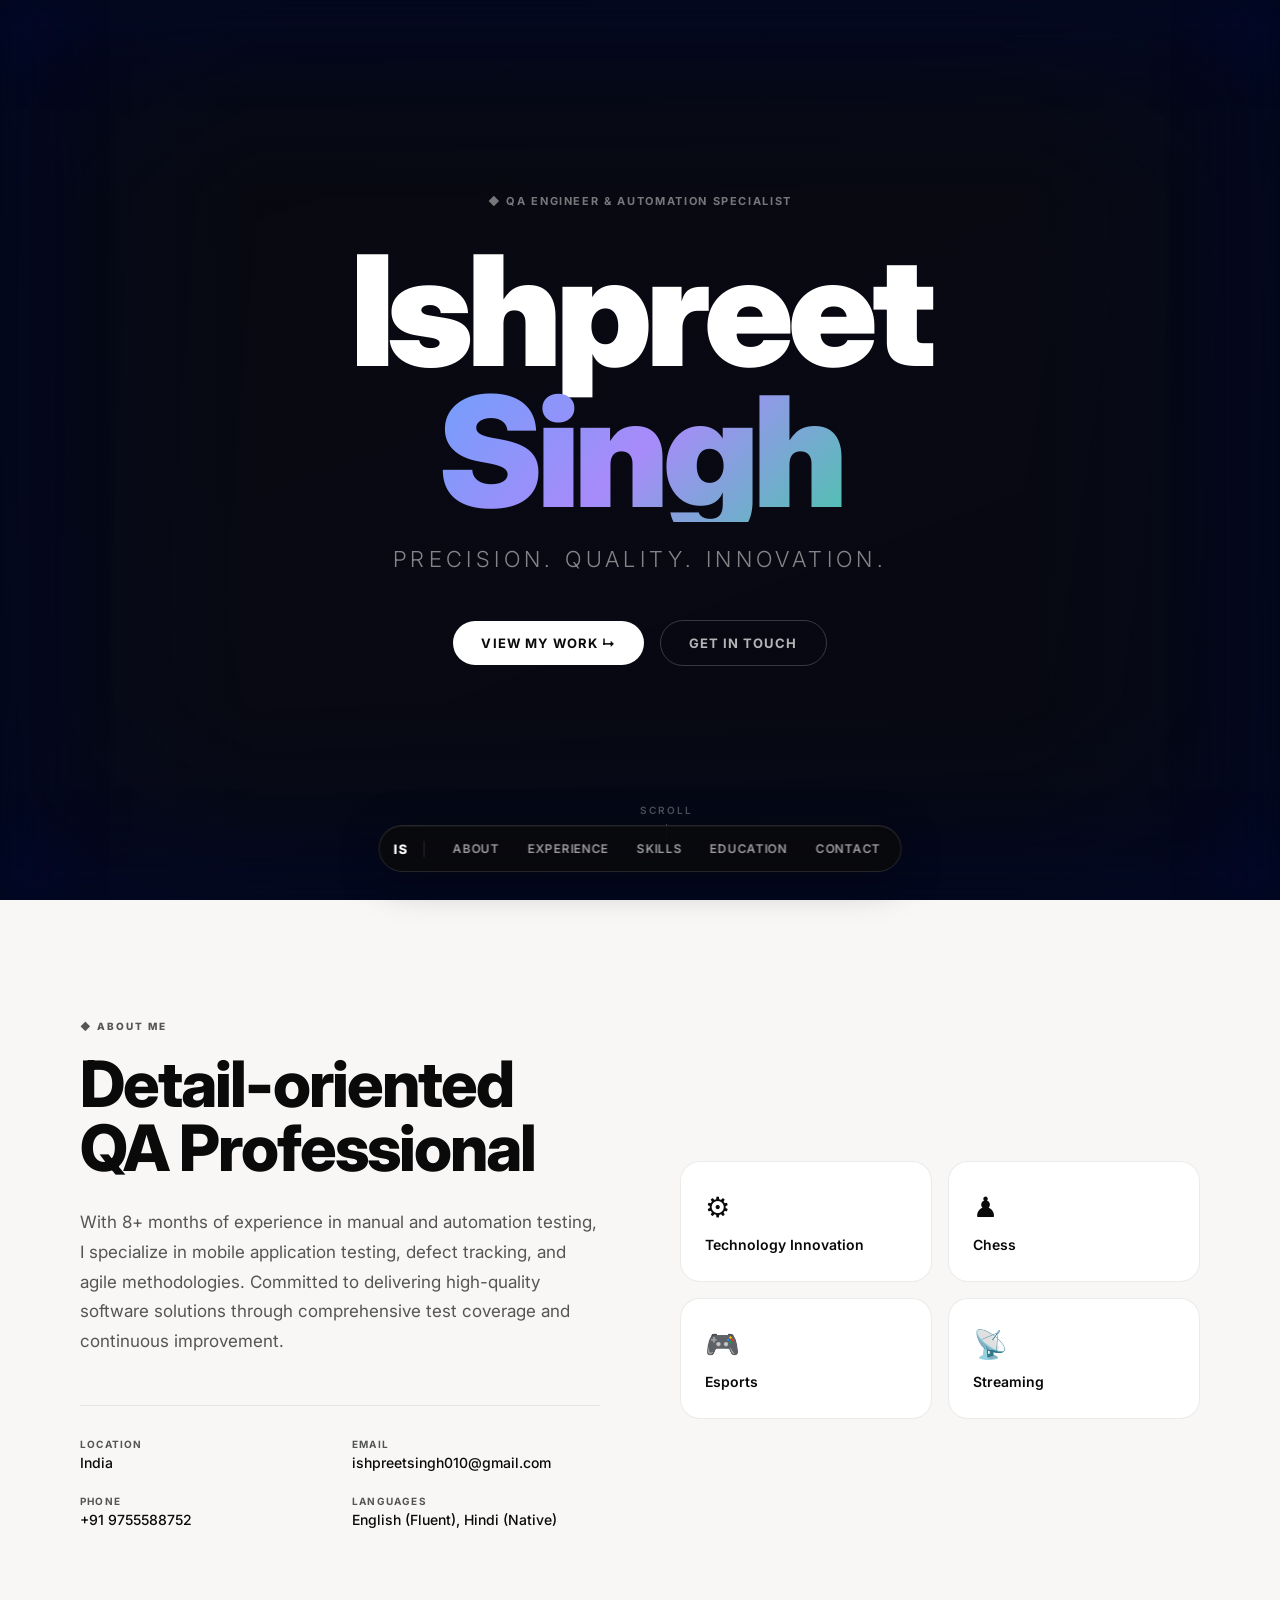
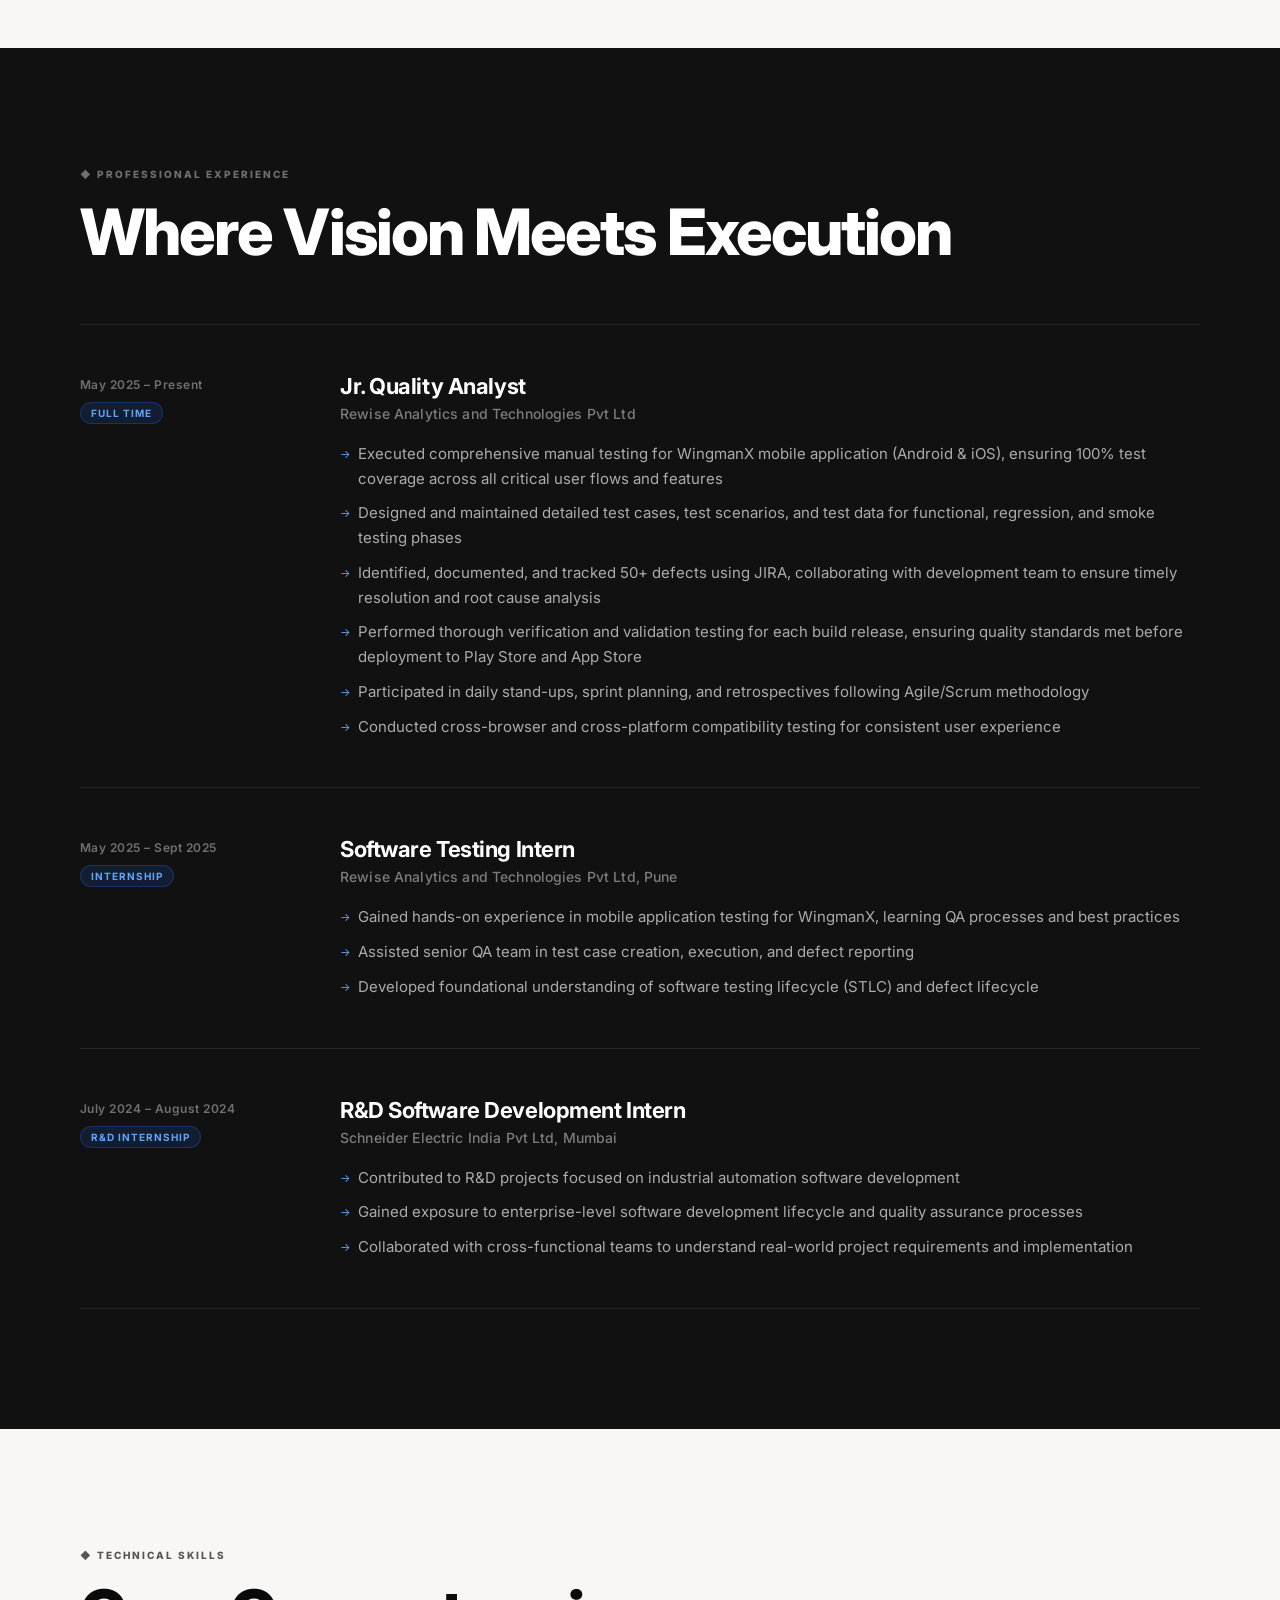
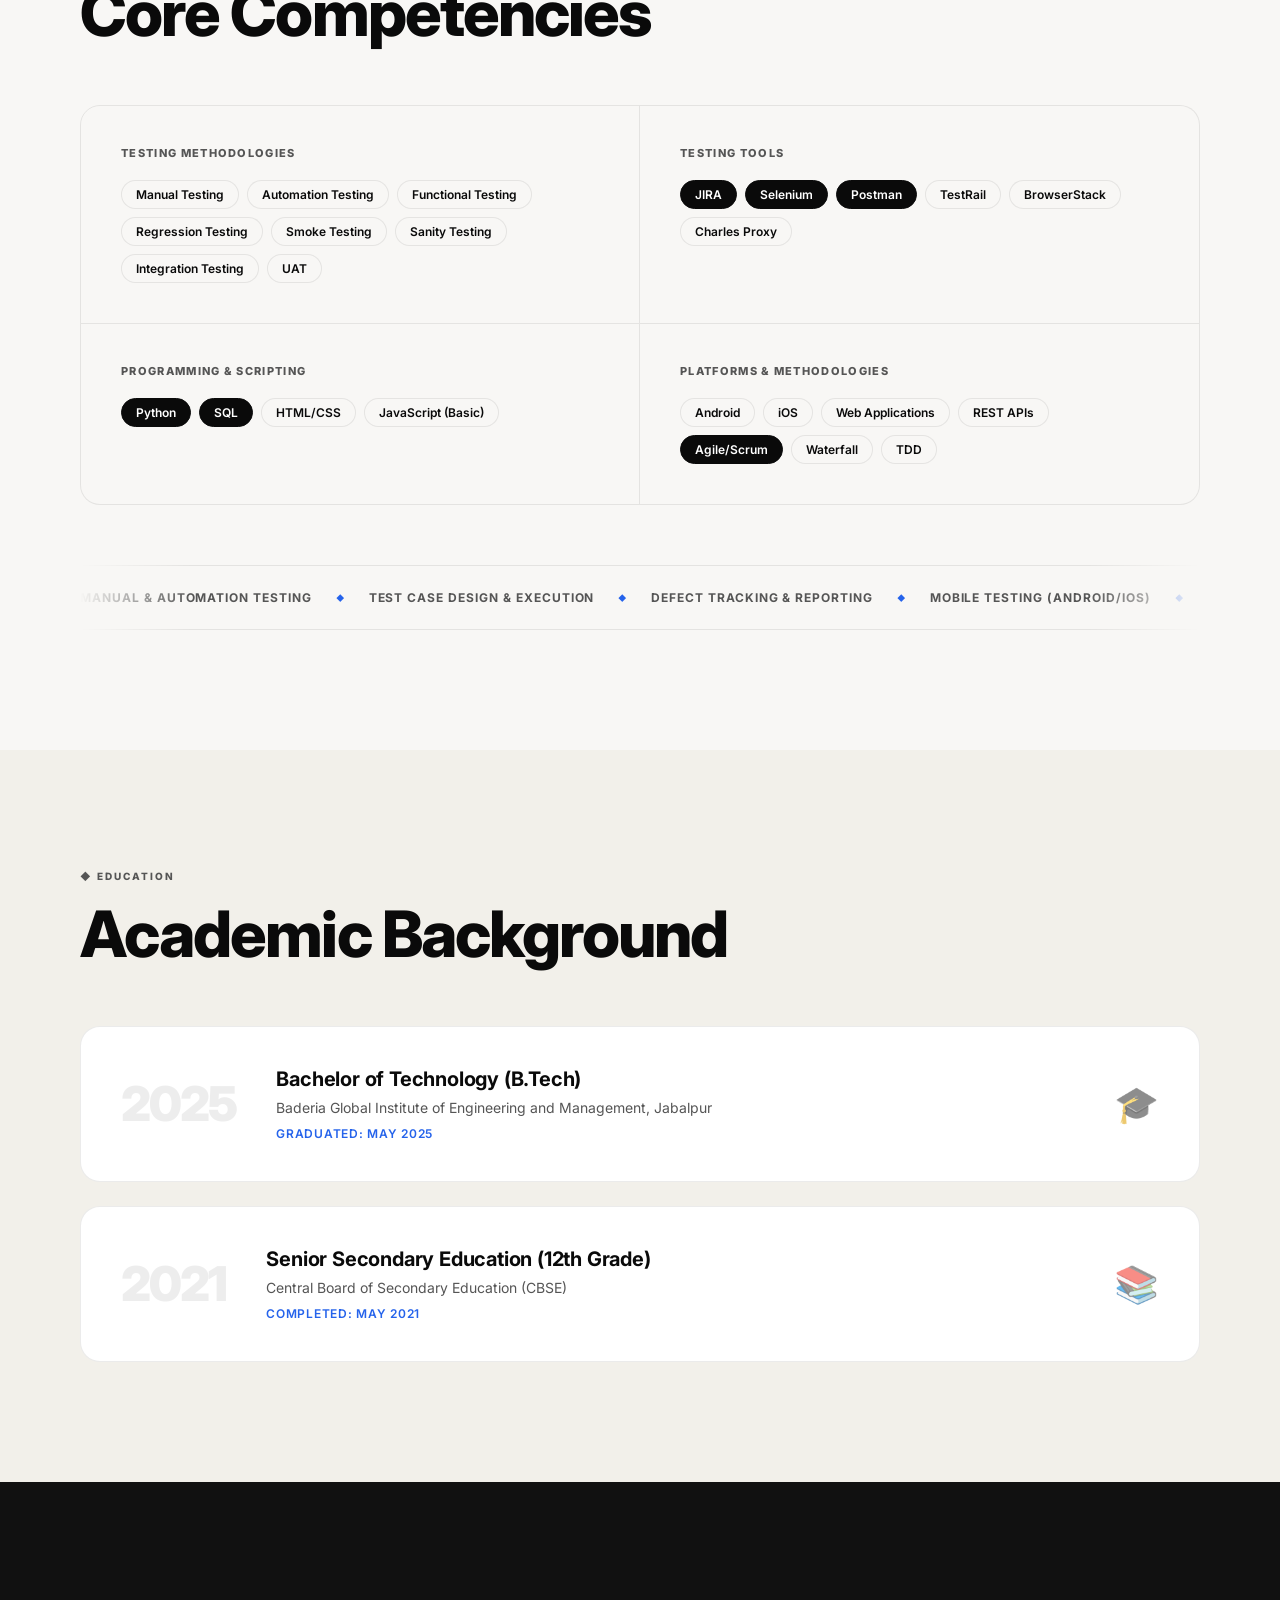
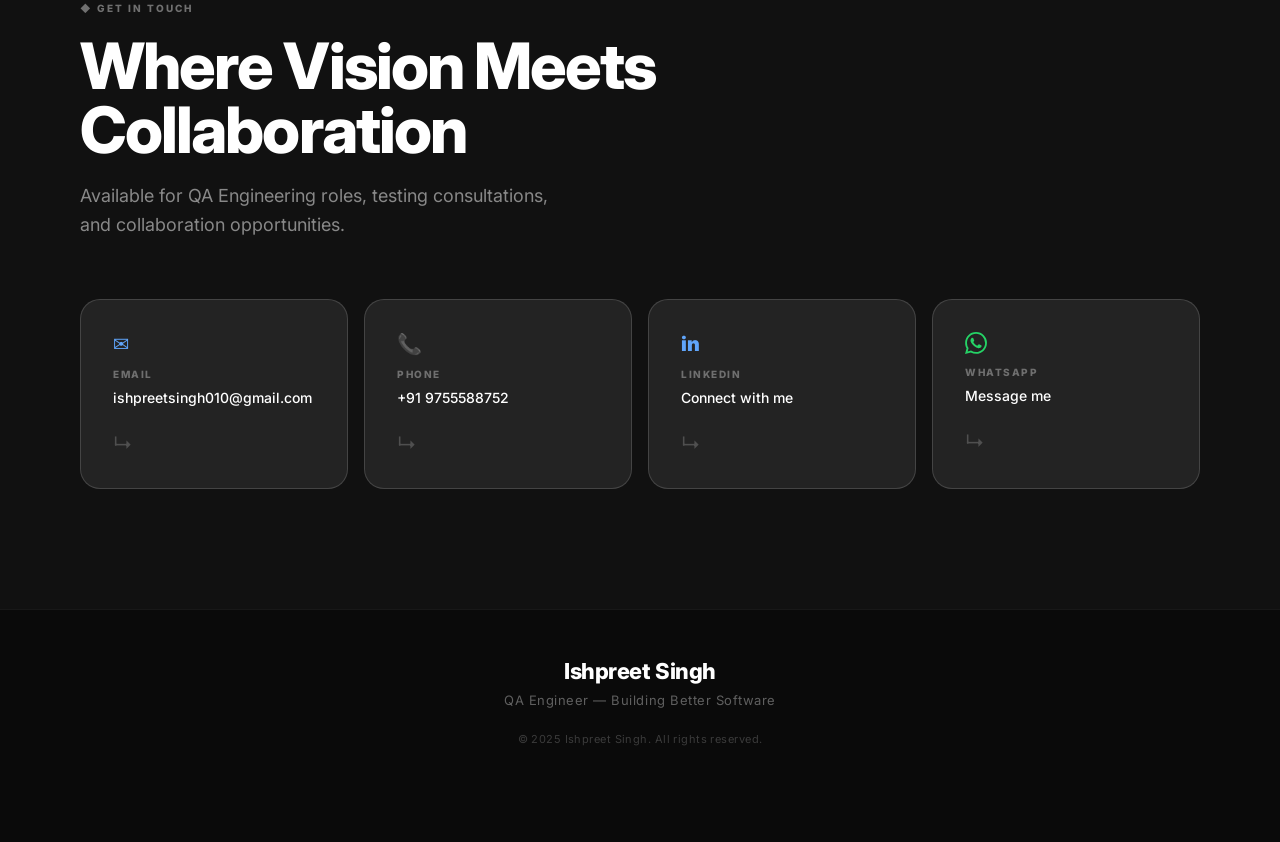
==== index.html @ 24937901 "Read Files Via upload" ====
<!DOCTYPE html>
<html lang="en">

<head>
    <meta charset="UTF-8" />
    <meta name="viewport" content="width=device-width, initial-scale=1.0" />
    <title>Ishpreet Singh — QA Engineer</title>
    <meta name="description"
        content="Portfolio of Ishpreet Singh, a detail-oriented QA professional with expertise in manual and automation testing, mobile application testing, and agile methodologies." />
    <meta name="theme-color" content="#0a0a0a" />
    <!-- Preconnect for faster font loading -->
    <link rel="preconnect" href="https://fonts.googleapis.com" />
    <link rel="preconnect" href="https://fonts.gstatic.com" crossorigin />
    <!-- Preload the background video for faster hero rendering -->
    <link rel="preload" as="video" href="bg-video.mp4" type="video/mp4" />
    <link
        href="https://fonts.googleapis.com/css2?family=Inter:ital,opsz,wght@0,14..32,100..900;1,14..32,100..900&display=swap"
        rel="stylesheet" />
    <link rel="stylesheet" href="style.css" />
</head>

<body>

    <!-- Floating Navigation Capsule -->
    <nav class="nav-capsule" id="nav-capsule">
        <div class="nav-logo">IS</div>
        <div class="nav-links">
            <a href="#about" class="nav-link" id="nav-about">About</a>
            <a href="#experience" class="nav-link" id="nav-experience">Experience</a>
            <a href="#skills" class="nav-link" id="nav-skills">Skills</a>
            <a href="#education" class="nav-link" id="nav-education">Education</a>
            <a href="#contact" class="nav-link" id="nav-contact">Contact</a>
        </div>
        <button class="nav-menu-btn" id="nav-menu-btn" aria-label="Menu">
            <span></span><span></span>
        </button>
    </nav>

    <!-- Mobile Menu -->
    <div class="mobile-menu" id="mobile-menu">
        <a href="#about" class="mobile-link">About</a>
        <a href="#experience" class="mobile-link">Experience</a>
        <a href="#skills" class="mobile-link">Skills</a>
        <a href="#education" class="mobile-link">Education</a>
        <a href="#contact" class="mobile-link">Contact</a>
    </div>

    <!-- Hero Section -->
    <section class="hero" id="hero">
        <div class="hero-bg">
            <!-- Background video -->
            <video class="hero-video" id="hero-bg-video" autoplay muted loop playsinline preload="auto" poster="">
                <source src="bg-video.mp4" type="video/mp4">
            </video>
            <!-- Dark cinematic overlay for text legibility -->
            <div class="hero-overlay"></div>
            <!-- Frosted glass vignette — blurs all 4 edges (fluid.glass edge effect) -->
            <div class="hero-vignette"></div>
        </div>
        <div class="hero-content">
            <div class="hero-label">◆ QA ENGINEER & AUTOMATION SPECIALIST</div>
            <h1 class="hero-title">
                <span class="hero-name-first">Ishpreet</span>
                <span class="hero-name-last">Singh</span>
            </h1>
            <p class="hero-tagline">Precision. Quality. Innovation.</p>
            <div class="hero-cta">
                <a href="#experience" class="btn-primary" id="btn-view-work">View My Work ↳</a>
                <a href="mailto:ishpreetsingh010@gmail.com" class="btn-ghost" id="btn-contact">Get in Touch</a>
            </div>
        </div>
        <div class="hero-scroll-hint">
            <span>Scroll</span>
            <div class="scroll-line"></div>
        </div>
    </section>

    <!-- About Section -->
    <section class="section section-light" id="about">
        <div class="container">
            <div class="section-label">◆ ABOUT ME</div>
            <div class="about-grid">
                <div class="about-text">
                    <h2 class="section-heading">Detail-oriented QA Professional</h2>
                    <p class="about-body">
                        With 8+ months of experience in manual and automation testing, I specialize in mobile
                        application testing, defect tracking, and agile methodologies. Committed to delivering
                        high-quality software solutions through comprehensive test coverage and continuous improvement.
                    </p>
                    <div class="about-meta">
                        <div class="meta-item">
                            <span class="meta-label">Location</span>
                            <span class="meta-value">India</span>
                        </div>
                        <div class="meta-item">
                            <span class="meta-label">Email</span>
                            <span class="meta-value">ishpreetsingh010@gmail.com</span>
                        </div>
                        <div class="meta-item">
                            <span class="meta-label">Phone</span>
                            <span class="meta-value">+91 9755588752</span>
                        </div>
                        <div class="meta-item">
                            <span class="meta-label">Languages</span>
                            <span class="meta-value">English (Fluent), Hindi (Native)</span>
                        </div>
                    </div>
                </div>
                <div class="about-interests">
                    <div class="interest-card" id="interest-tech">
                        <div class="interest-icon">⚙️</div>
                        <div class="interest-text">Technology Innovation</div>
                    </div>
                    <div class="interest-card" id="interest-chess">
                        <div class="interest-icon">♟️</div>
                        <div class="interest-text">Chess</div>
                    </div>
                    <div class="interest-card" id="interest-esports">
                        <div class="interest-icon">🎮</div>
                        <div class="interest-text">Esports</div>
                    </div>
                    <div class="interest-card" id="interest-streaming">
                        <div class="interest-icon">📡</div>
                        <div class="interest-text">Streaming</div>
                    </div>
                </div>
            </div>
        </div>
    </section>

    <!-- Experience Section -->
    <section class="section section-dark" id="experience">
        <div class="container">
            <div class="section-label light">◆ PROFESSIONAL EXPERIENCE</div>
            <h2 class="section-heading light">Where Vision Meets Execution</h2>
            <div class="timeline">

                <div class="timeline-item" id="exp-rewise-qa">
                    <div class="timeline-meta">
                        <span class="timeline-period">May 2025 – Present</span>
                        <span class="timeline-tag">Full Time</span>
                    </div>
                    <div class="timeline-content">
                        <h3 class="timeline-role">Jr. Quality Analyst</h3>
                        <p class="timeline-company">Rewise Analytics and Technologies Pvt Ltd</p>
                        <ul class="timeline-list">
                            <li>Executed comprehensive manual testing for WingmanX mobile application (Android & iOS),
                                ensuring 100% test coverage across all critical user flows and features</li>
                            <li>Designed and maintained detailed test cases, test scenarios, and test data for
                                functional, regression, and smoke testing phases</li>
                            <li>Identified, documented, and tracked 50+ defects using JIRA, collaborating with
                                development team to ensure timely resolution and root cause analysis</li>
                            <li>Performed thorough verification and validation testing for each build release, ensuring
                                quality standards met before deployment to Play Store and App Store</li>
                            <li>Participated in daily stand-ups, sprint planning, and retrospectives following
                                Agile/Scrum methodology</li>
                            <li>Conducted cross-browser and cross-platform compatibility testing for consistent user
                                experience</li>
                        </ul>
                    </div>
                </div>

                <div class="timeline-item" id="exp-rewise-intern">
                    <div class="timeline-meta">
                        <span class="timeline-period">May 2025 – Sept 2025</span>
                        <span class="timeline-tag">Internship</span>
                    </div>
                    <div class="timeline-content">
                        <h3 class="timeline-role">Software Testing Intern</h3>
                        <p class="timeline-company">Rewise Analytics and Technologies Pvt Ltd, Pune</p>
                        <ul class="timeline-list">
                            <li>Gained hands-on experience in mobile application testing for WingmanX, learning QA
                                processes and best practices</li>
                            <li>Assisted senior QA team in test case creation, execution, and defect reporting</li>
                            <li>Developed foundational understanding of software testing lifecycle (STLC) and defect
                                lifecycle</li>
                        </ul>
                    </div>
                </div>

                <div class="timeline-item" id="exp-schneider">
                    <div class="timeline-meta">
                        <span class="timeline-period">July 2024 – August 2024</span>
                        <span class="timeline-tag">R&D Internship</span>
                    </div>
                    <div class="timeline-content">
                        <h3 class="timeline-role">R&D Software Development Intern</h3>
                        <p class="timeline-company">Schneider Electric India Pvt Ltd, Mumbai</p>
                        <ul class="timeline-list">
                            <li>Contributed to R&D projects focused on industrial automation software development</li>
                            <li>Gained exposure to enterprise-level software development lifecycle and quality assurance
                                processes</li>
                            <li>Collaborated with cross-functional teams to understand real-world project requirements
                                and implementation</li>
                        </ul>
                    </div>
                </div>

            </div>
        </div>
    </section>

    <!-- Skills Section -->
    <section class="section section-light" id="skills">
        <div class="container">
            <div class="section-label">◆ TECHNICAL SKILLS</div>
            <h2 class="section-heading">Core Competencies</h2>

            <div class="skills-grid">
                <div class="skill-group" id="skill-testing">
                    <div class="skill-group-title">Testing Methodologies</div>
                    <div class="skill-tags">
                        <span class="skill-tag">Manual Testing</span>
                        <span class="skill-tag">Automation Testing</span>
                        <span class="skill-tag">Functional Testing</span>
                        <span class="skill-tag">Regression Testing</span>
                        <span class="skill-tag">Smoke Testing</span>
                        <span class="skill-tag">Sanity Testing</span>
                        <span class="skill-tag">Integration Testing</span>
                        <span class="skill-tag">UAT</span>
                    </div>
                </div>

                <div class="skill-group" id="skill-tools">
                    <div class="skill-group-title">Testing Tools</div>
                    <div class="skill-tags">
                        <span class="skill-tag highlight">JIRA</span>
                        <span class="skill-tag highlight">Selenium</span>
                        <span class="skill-tag highlight">Postman</span>
                        <span class="skill-tag">TestRail</span>
                        <span class="skill-tag">BrowserStack</span>
                        <span class="skill-tag">Charles Proxy</span>
                    </div>
                </div>

                <div class="skill-group" id="skill-programming">
                    <div class="skill-group-title">Programming & Scripting</div>
                    <div class="skill-tags">
                        <span class="skill-tag highlight">Python</span>
                        <span class="skill-tag highlight">SQL</span>
                        <span class="skill-tag">HTML/CSS</span>
                        <span class="skill-tag">JavaScript (Basic)</span>
                    </div>
                </div>

                <div class="skill-group" id="skill-platforms">
                    <div class="skill-group-title">Platforms & Methodologies</div>
                    <div class="skill-tags">
                        <span class="skill-tag">Android</span>
                        <span class="skill-tag">iOS</span>
                        <span class="skill-tag">Web Applications</span>
                        <span class="skill-tag">REST APIs</span>
                        <span class="skill-tag highlight">Agile/Scrum</span>
                        <span class="skill-tag">Waterfall</span>
                        <span class="skill-tag">TDD</span>
                    </div>
                </div>
            </div>

            <!-- Core competencies marquee -->
            <div class="competencies-marquee">
                <div class="marquee-track">
                    <span>Manual &amp; Automation Testing</span>
                    <span class="sep">◆</span>
                    <span>Test Case Design &amp; Execution</span>
                    <span class="sep">◆</span>
                    <span>Defect Tracking &amp; Reporting</span>
                    <span class="sep">◆</span>
                    <span>Mobile Testing (Android/iOS)</span>
                    <span class="sep">◆</span>
                    <span>API Testing</span>
                    <span class="sep">◆</span>
                    <span>Agile/Scrum Methodology</span>
                    <span class="sep">◆</span>
                    <span>Python Programming</span>
                    <span class="sep">◆</span>
                    <span>JIRA &amp; Test Management Tools</span>
                    <span class="sep">◆</span>
                    <span>SQL &amp; Database Testing</span>
                    <span class="sep">◆</span>
                    <span>CI/CD Integration</span>
                    <span class="sep">◆</span>
                    <span>Root Cause Analysis</span>
                    <span class="sep">◆</span>
                    <!-- Duplicate for infinite scroll -->
                    <span>Manual &amp; Automation Testing</span>
                    <span class="sep">◆</span>
                    <span>Test Case Design &amp; Execution</span>
                    <span class="sep">◆</span>
                    <span>Defect Tracking &amp; Reporting</span>
                    <span class="sep">◆</span>
                    <span>Mobile Testing (Android/iOS)</span>
                    <span class="sep">◆</span>
                    <span>API Testing</span>
                    <span class="sep">◆</span>
                    <span>Agile/Scrum Methodology</span>
                    <span class="sep">◆</span>
                    <span>Python Programming</span>
                    <span class="sep">◆</span>
                    <span>JIRA &amp; Test Management Tools</span>
                    <span class="sep">◆</span>
                    <span>SQL &amp; Database Testing</span>
                    <span class="sep">◆</span>
                    <span>CI/CD Integration</span>
                    <span class="sep">◆</span>
                    <span>Root Cause Analysis</span>
                    <span class="sep">◆</span>
                </div>
            </div>
        </div>
    </section>

    <!-- Education Section -->
    <section class="section section-cream" id="education">
        <div class="container">
            <div class="section-label">◆ EDUCATION</div>
            <h2 class="section-heading">Academic Background</h2>
            <div class="education-grid">
                <div class="edu-card" id="edu-btech">
                    <div class="edu-year">2025</div>
                    <div class="edu-content">
                        <h3 class="edu-degree">Bachelor of Technology (B.Tech)</h3>
                        <p class="edu-institution">Baderia Global Institute of Engineering and Management, Jabalpur</p>
                        <p class="edu-date">Graduated: May 2025</p>
                    </div>
                    <div class="edu-icon">🎓</div>
                </div>
                <div class="edu-card" id="edu-cbse">
                    <div class="edu-year">2021</div>
                    <div class="edu-content">
                        <h3 class="edu-degree">Senior Secondary Education (12th Grade)</h3>
                        <p class="edu-institution">Central Board of Secondary Education (CBSE)</p>
                        <p class="edu-date">Completed: May 2021</p>
                    </div>
                    <div class="edu-icon">📚</div>
                </div>
            </div>
        </div>
    </section>

    <!-- Contact Section -->
    <section class="section section-dark" id="contact">
        <div class="container">
            <div class="section-label light">◆ GET IN TOUCH</div>
            <h2 class="section-heading light">Where Vision Meets<br>Collaboration</h2>
            <p class="contact-sub">Available for QA Engineering roles, testing consultations, and collaboration
                opportunities.</p>
            <div class="contact-grid">
                <a href="mailto:ishpreetsingh010@gmail.com" class="contact-card" id="contact-email">
                    <div class="contact-icon">✉</div>
                    <div class="contact-label">Email</div>
                    <div class="contact-value">ishpreetsingh010@gmail.com</div>
                    <div class="contact-arrow">↳</div>
                </a>
                <a href="tel:+919755588752" class="contact-card" id="contact-phone">
                    <div class="contact-icon">📞</div>
                    <div class="contact-label">Phone</div>
                    <div class="contact-value">+91 9755588752</div>
                    <div class="contact-arrow">↳</div>
                </a>
                <a href="https://www.linkedin.com/in/ishpreet-singh-b39883396?utm_source=share_via&utm_content=profile&utm_medium=member_android"
                    target="_blank" rel="noopener" class="contact-card" id="contact-linkedin">
                    <div class="contact-icon">in</div>
                    <div class="contact-label">LinkedIn</div>
                    <div class="contact-value">Connect with me</div>
                    <div class="contact-arrow">↳</div>
                </a>
                <a href="https://wa.me/919755588752" target="_blank" rel="noopener" class="contact-card"
                    id="contact-whatsapp">
                    <div class="contact-icon whatsapp-icon">
                        <svg viewBox="0 0 24 24" width="22" height="22" fill="currentColor">
                            <path
                                d="M17.472 14.382c-.297-.149-1.758-.867-2.03-.967-.273-.099-.471-.148-.67.15-.197.297-.767.966-.94 1.164-.173.199-.347.223-.644.075-.297-.15-1.255-.463-2.39-1.475-.883-.788-1.48-1.761-1.653-2.059-.173-.297-.018-.458.13-.606.134-.133.298-.347.446-.52.149-.174.198-.298.298-.497.099-.198.05-.371-.025-.52-.075-.149-.669-1.612-.916-2.207-.242-.579-.487-.5-.669-.51-.173-.008-.371-.01-.57-.01-.198 0-.52.074-.792.372-.272.297-1.04 1.016-1.04 2.479 0 1.462 1.065 2.875 1.213 3.074.149.198 2.096 3.2 5.077 4.487.709.306 1.262.489 1.694.625.712.227 1.36.195 1.871.118.571-.085 1.758-.719 2.006-1.413.248-.694.248-1.289.173-1.413-.074-.124-.272-.198-.57-.347m-5.421 7.403h-.004a9.87 9.87 0 01-5.031-1.378l-.361-.214-3.741.982.998-3.648-.235-.374a9.86 9.86 0 01-1.51-5.26c.001-5.45 4.436-9.884 9.888-9.884 2.64 0 5.122 1.03 6.988 2.898a9.825 9.825 0 012.893 6.994c-.003 5.45-4.437 9.884-9.885 9.884m8.413-18.297A11.815 11.815 0 0012.05 0C5.495 0 .16 5.335.157 11.892c0 2.096.547 4.142 1.588 5.945L.057 24l6.305-1.654a11.882 11.882 0 005.683 1.448h.005c6.554 0 11.89-5.335 11.893-11.893a11.821 11.821 0 00-3.48-8.413z" />
                        </svg>
                    </div>
                    <div class="contact-label">WhatsApp</div>
                    <div class="contact-value">Message me</div>
                    <div class="contact-arrow">↳</div>
                </a>
            </div>
        </div>
    </section>

    <!-- Footer -->
    <footer class="footer">
        <div class="container">
            <div class="footer-inner">
                <div class="footer-name">Ishpreet Singh</div>
                <div class="footer-tagline">QA Engineer — Building Better Software</div>
                <div class="footer-copy">© 2025 Ishpreet Singh. All rights reserved.</div>
            </div>
        </div>
    </footer>

    <script src="script.js" defer></script>
</body>

</html>
---- style.css ----
/* ===========================
   DESIGN TOKENS
   =========================== */
:root {
    --black: #0a0a0a;
    --dark: #111111;
    --dark-mid: #1a1a1a;
    --cream: #F2F0EA;
    --white: #ffffff;
    --off-white: #f8f7f5;
    --accent: #2563EB;
    --accent-light: #60a5fa;
    --text-primary: #0a0a0a;
    --text-secondary: #555555;
    --text-light: #ffffff;
    --text-light-muted: rgba(255, 255, 255, 0.55);
    --border-light: rgba(0, 0, 0, 0.08);
    --border-dark: rgba(255, 255, 255, 0.1);
    --glass-bg: rgba(255, 255, 255, 0.08);
    --glass-border: rgba(255, 255, 255, 0.15);
    --font: 'Inter', system-ui, -apple-system, sans-serif;
    --nav-height: 60px;
    --transition: 0.4s cubic-bezier(0.25, 0.46, 0.45, 0.94);
    --transition-fast: 0.2s ease;
}

/* ===========================
   RESET & BASE
   =========================== */
*,
*::before,
*::after {
    box-sizing: border-box;
    margin: 0;
    padding: 0;
}

html {
    scroll-behavior: smooth;
    font-size: 16px;
}

body {
    font-family: var(--font);
    background: var(--off-white);
    color: var(--text-primary);
    overflow-x: hidden;
    -webkit-font-smoothing: antialiased;
    -moz-osx-font-smoothing: grayscale;
}

::selection {
    background: var(--accent);
    color: var(--white);
}

a {
    text-decoration: none;
    color: inherit;
}

/* ===========================
   REDUCED MOTION SUPPORT
   =========================== */
@media (prefers-reduced-motion: reduce) {

    *,
    *::before,
    *::after {
        animation-duration: 0.01ms !important;
        animation-iteration-count: 1 !important;
        transition-duration: 0.01ms !important;
        scroll-behavior: auto !important;
    }

    .marquee-track {
        animation: none !important;
    }
}

/* ===========================
   NAVIGATION CAPSULE
   =========================== */
.nav-capsule {
    position: fixed;
    bottom: 28px;
    left: 50%;
    transform: translateX(-50%);
    z-index: 1000;
    display: flex;
    align-items: center;
    gap: 0;
    background: rgba(10, 10, 10, 0.85);
    backdrop-filter: blur(20px) saturate(180%);
    -webkit-backdrop-filter: blur(20px) saturate(180%);
    border: 1px solid rgba(255, 255, 255, 0.12);
    border-radius: 100px;
    padding: 8px 8px 8px 14px;
    transition: var(--transition);
    box-shadow: 0 8px 40px rgba(0, 0, 0, 0.4), 0 1px 0 rgba(255, 255, 255, 0.05) inset;
    will-change: transform, opacity;
}

.nav-logo {
    font-size: 13px;
    font-weight: 800;
    letter-spacing: 0.05em;
    color: var(--white);
    padding-right: 16px;
    border-right: 1px solid rgba(255, 255, 255, 0.12);
    margin-right: 16px;
    user-select: none;
}

.nav-links {
    display: flex;
    align-items: center;
    gap: 4px;
}

.nav-link {
    font-size: 12px;
    font-weight: 600;
    letter-spacing: 0.06em;
    text-transform: uppercase;
    color: rgba(255, 255, 255, 0.6);
    padding: 7px 12px;
    border-radius: 100px;
    transition: var(--transition-fast);
}

.nav-link:hover,
.nav-link.active {
    color: var(--white);
    background: rgba(255, 255, 255, 0.1);
}

.nav-menu-btn {
    display: none;
    flex-direction: column;
    justify-content: center;
    align-items: center;
    gap: 4px;
    width: 36px;
    height: 36px;
    border: none;
    background: rgba(255, 255, 255, 0.08);
    border-radius: 100px;
    cursor: pointer;
    margin-left: 8px;
}

.nav-menu-btn span {
    display: block;
    width: 14px;
    height: 1.5px;
    background: var(--white);
    border-radius: 2px;
    transition: var(--transition-fast);
}

/* Mobile Menu */
.mobile-menu {
    display: none;
    position: fixed;
    bottom: 100px;
    left: 50%;
    transform: translateX(-50%);
    z-index: 999;
    background: rgba(10, 10, 10, 0.95);
    backdrop-filter: blur(20px);
    border: 1px solid rgba(255, 255, 255, 0.12);
    border-radius: 20px;
    padding: 12px;
    flex-direction: column;
    gap: 4px;
    min-width: 180px;
}

.mobile-menu.open {
    display: flex;
}

.mobile-link {
    font-size: 13px;
    font-weight: 600;
    letter-spacing: 0.06em;
    text-transform: uppercase;
    color: rgba(255, 255, 255, 0.7);
    padding: 10px 16px;
    border-radius: 12px;
    transition: var(--transition-fast);
}

.mobile-link:hover {
    color: var(--white);
    background: rgba(255, 255, 255, 0.08);
}

/* ===========================
   HERO
   =========================== */
.hero {
    position: relative;
    min-height: 100vh;
    background: var(--black);
    display: flex;
    flex-direction: column;
    align-items: center;
    justify-content: center;
    overflow: hidden;
    padding: 80px 24px 120px;
}

.hero-bg {
    position: absolute;
    inset: 0;
    pointer-events: none;
    overflow: hidden;
}

/* ── Cinematic canvas / video background ── */
.hero-video {
    position: absolute;
    inset: 0;
    width: 100%;
    height: 100%;
    object-fit: cover;
    object-position: center;
    display: block;
    will-change: transform;
    /* Hardware-accelerated rendering for smoother playback */
    transform: translateZ(0);
}

/* ── Dark cinematic overlay so white text reads cleanly ── */
.hero-overlay {
    position: absolute;
    inset: 0;
    background: linear-gradient(160deg,
            rgba(4, 6, 20, 0.55) 0%,
            rgba(6, 8, 28, 0.45) 50%,
            rgba(4, 6, 20, 0.65) 100%);
}

/* ── Fluid Glass Edge Vignette (the signature fluid.glass look) ──
   A pseudo-element ring that blurs and fades all four screen edges,
   drawing the eye toward the centre where the text lives.          */
.hero-vignette {
    position: absolute;
    inset: 0;
    --edge: 120px;
    background:
        /* top edge fade */
        linear-gradient(to bottom,
            rgba(6, 10, 30, 0.82) 0%,
            transparent 22%),
        /* bottom edge fade */
        linear-gradient(to top,
            rgba(6, 10, 30, 0.82) 0%,
            transparent 22%),
        /* left edge fade */
        linear-gradient(to right,
            rgba(6, 10, 30, 0.80) 0%,
            transparent 20%),
        /* right edge fade */
        linear-gradient(to left,
            rgba(6, 10, 30, 0.80) 0%,
            transparent 20%);
    box-shadow: inset 0 0 80px 20px rgba(6, 10, 30, 0.5);
}

/* Blur-frosting rings on the four edges via ::before and ::after */
.hero-vignette::before,
.hero-vignette::after {
    content: '';
    position: absolute;
    pointer-events: none;
    backdrop-filter: blur(18px) saturate(140%);
    -webkit-backdrop-filter: blur(18px) saturate(140%);
}

/* Top + Bottom blur bands */
.hero-vignette::before {
    left: 0;
    right: 0;
    top: 0;
    height: 110px;
    background: transparent;
    box-shadow: 0 110px 80px -20px rgba(6, 10, 30, 0.55);
    mask-image: linear-gradient(to bottom, black 0%, transparent 100%);
    -webkit-mask-image: linear-gradient(to bottom, black 0%, transparent 100%);
}

.hero-vignette::after {
    left: 0;
    right: 0;
    bottom: 0;
    height: 110px;
    background: transparent;
    box-shadow: 0 -110px 80px -20px rgba(6, 10, 30, 0.55);
    mask-image: linear-gradient(to top, black 0%, transparent 100%);
    -webkit-mask-image: linear-gradient(to top, black 0%, transparent 100%);
}

/* Left + Right blur bands via extra wrapper technique */
.hero-bg::before,
.hero-bg::after {
    content: '';
    position: absolute;
    top: 0;
    bottom: 0;
    width: 110px;
    pointer-events: none;
    backdrop-filter: blur(14px) saturate(130%);
    -webkit-backdrop-filter: blur(14px) saturate(130%);
    z-index: 2;
}

.hero-bg::before {
    left: 0;
    background: transparent;
    mask-image: linear-gradient(to right, black 0%, transparent 100%);
    -webkit-mask-image: linear-gradient(to right, black 0%, transparent 100%);
    box-shadow: 110px 0 80px -20px rgba(6, 10, 30, 0.55);
}

.hero-bg::after {
    right: 0;
    background: transparent;
    mask-image: linear-gradient(to left, black 0%, transparent 100%);
    -webkit-mask-image: linear-gradient(to left, black 0%, transparent 100%);
    box-shadow: -110px 0 80px -20px rgba(6, 10, 30, 0.55);
}

.hero-content {
    position: relative;
    z-index: 1;
    text-align: center;
    max-width: 900px;
}

.hero-label {
    font-size: 11px;
    font-weight: 700;
    letter-spacing: 0.15em;
    color: rgba(255, 255, 255, 0.45);
    margin-bottom: 32px;
    animation: fade-up 0.8s ease both;
    animation-delay: 0.1s;
}

.hero-title {
    display: flex;
    flex-direction: column;
    line-height: 0.92;
    margin-bottom: 24px;
    animation: fade-up 0.8s ease both;
    animation-delay: 0.2s;
}

.hero-name-first {
    font-size: clamp(72px, 12vw, 160px);
    font-weight: 900;
    letter-spacing: -0.04em;
    color: var(--white);
}

.hero-name-last {
    font-size: clamp(72px, 12vw, 160px);
    font-weight: 900;
    letter-spacing: -0.04em;
    background: linear-gradient(135deg, #60a5fa 0%, #a78bfa 50%, #34d399 100%);
    -webkit-background-clip: text;
    -webkit-text-fill-color: transparent;
    background-clip: text;
}

.hero-tagline {
    font-size: clamp(16px, 2.5vw, 22px);
    font-weight: 300;
    letter-spacing: 0.2em;
    text-transform: uppercase;
    color: rgba(255, 255, 255, 0.5);
    margin-bottom: 48px;
    animation: fade-up 0.8s ease both;
    animation-delay: 0.35s;
}

.hero-cta {
    display: flex;
    align-items: center;
    justify-content: center;
    gap: 16px;
    flex-wrap: wrap;
    animation: fade-up 0.8s ease both;
    animation-delay: 0.5s;
}

.btn-primary {
    display: inline-flex;
    align-items: center;
    gap: 8px;
    font-size: 13px;
    font-weight: 700;
    letter-spacing: 0.08em;
    text-transform: uppercase;
    color: var(--black);
    background: var(--white);
    padding: 14px 28px;
    border-radius: 100px;
    transition: var(--transition);
}

.btn-primary:hover {
    background: var(--cream);
    transform: translateY(-2px);
    box-shadow: 0 12px 40px rgba(255, 255, 255, 0.2);
}

.btn-ghost {
    display: inline-flex;
    align-items: center;
    font-size: 13px;
    font-weight: 700;
    letter-spacing: 0.08em;
    text-transform: uppercase;
    color: rgba(255, 255, 255, 0.7);
    padding: 14px 28px;
    border-radius: 100px;
    border: 1px solid rgba(255, 255, 255, 0.2);
    transition: var(--transition);
}

.btn-ghost:hover {
    color: var(--white);
    border-color: rgba(255, 255, 255, 0.5);
    background: rgba(255, 255, 255, 0.05);
}

.hero-scroll-hint {
    position: absolute;
    bottom: 36px;
    left: 50%;
    transform: translateX(-50%);
    display: flex;
    flex-direction: column;
    align-items: center;
    gap: 8px;
    z-index: 1;
    animation: fade-up 1s ease both;
    animation-delay: 0.9s;
}

.hero-scroll-hint span {
    font-size: 10px;
    font-weight: 600;
    letter-spacing: 0.2em;
    text-transform: uppercase;
    color: rgba(255, 255, 255, 0.3);
}

.scroll-line {
    width: 1px;
    height: 40px;
    background: linear-gradient(to bottom, rgba(255, 255, 255, 0.3), transparent);
    animation: scroll-pulse 2s ease-in-out infinite;
}

@keyframes scroll-pulse {

    0%,
    100% {
        transform: scaleY(1);
        opacity: 1;
    }

    50% {
        transform: scaleY(0.6);
        opacity: 0.5;
    }
}

/* ===========================
   SECTIONS
   =========================== */
.section {
    padding: 120px 0;
}

.section-light {
    background: var(--off-white);
}

.section-dark {
    background: var(--dark);
}

.section-cream {
    background: var(--cream);
}

.container {
    max-width: 1200px;
    margin: 0 auto;
    padding: 0 40px;
}

.section-label {
    font-size: 10px;
    font-weight: 800;
    letter-spacing: 0.2em;
    text-transform: uppercase;
    color: var(--text-secondary);
    margin-bottom: 20px;
    display: flex;
    align-items: center;
    gap: 8px;
}

.section-label.light {
    color: rgba(255, 255, 255, 0.4);
}

.section-heading {
    font-size: clamp(36px, 5vw, 72px);
    font-weight: 800;
    letter-spacing: -0.03em;
    line-height: 1.0;
    color: var(--text-primary);
    margin-bottom: 60px;
}

.section-heading.light {
    color: var(--white);
}

/* Thin divider */
.divider {
    width: 100%;
    height: 1px;
    background: var(--border-light);
    margin: 0;
}

/* ===========================
   ABOUT
   =========================== */
.about-grid {
    display: grid;
    grid-template-columns: 1fr 1fr;
    gap: 80px;
    align-items: start;
}

.about-text .section-heading {
    margin-bottom: 28px;
}

.about-body {
    font-size: 17px;
    line-height: 1.75;
    color: var(--text-secondary);
    margin-bottom: 48px;
}

.about-meta {
    display: grid;
    grid-template-columns: 1fr 1fr;
    gap: 24px;
    padding-top: 32px;
    border-top: 1px solid var(--border-light);
}

.meta-label {
    display: block;
    font-size: 10px;
    font-weight: 700;
    letter-spacing: 0.12em;
    text-transform: uppercase;
    color: var(--text-secondary);
    margin-bottom: 4px;
}

.meta-value {
    display: block;
    font-size: 14px;
    font-weight: 500;
    color: var(--text-primary);
}

.about-interests {
    display: grid;
    grid-template-columns: 1fr 1fr;
    gap: 16px;
    align-self: center;
}

.interest-card {
    background: var(--white);
    border: 1px solid var(--border-light);
    border-radius: 20px;
    padding: 28px 24px;
    display: flex;
    flex-direction: column;
    gap: 12px;
    transition: var(--transition);
    cursor: default;
}

.interest-card:hover {
    transform: translateY(-4px);
    box-shadow: 0 20px 60px rgba(0, 0, 0, 0.08);
    border-color: rgba(37, 99, 235, 0.2);
}

.interest-icon {
    font-size: 28px;
}

.interest-text {
    font-size: 14px;
    font-weight: 600;
    color: var(--text-primary);
}

/* ===========================
   TIMELINE (EXPERIENCE)
   =========================== */
.timeline {
    display: flex;
    flex-direction: column;
    gap: 0;
}

.timeline-item {
    display: grid;
    grid-template-columns: 220px 1fr;
    gap: 40px;
    padding: 48px 0;
    border-top: 1px solid rgba(255, 255, 255, 0.08);
    transition: var(--transition);
}

.timeline-item:last-child {
    border-bottom: 1px solid rgba(255, 255, 255, 0.08);
}

.timeline-meta {
    padding-top: 4px;
    display: flex;
    flex-direction: column;
    gap: 10px;
}

.timeline-period {
    font-size: 12px;
    font-weight: 600;
    letter-spacing: 0.04em;
    color: rgba(255, 255, 255, 0.4);
}

.timeline-tag {
    display: inline-block;
    font-size: 10px;
    font-weight: 700;
    letter-spacing: 0.1em;
    text-transform: uppercase;
    color: var(--accent-light);
    background: rgba(37, 99, 235, 0.15);
    border: 1px solid rgba(37, 99, 235, 0.3);
    padding: 4px 10px;
    border-radius: 100px;
    width: fit-content;
}

.timeline-role {
    font-size: 22px;
    font-weight: 700;
    letter-spacing: -0.02em;
    color: var(--white);
    margin-bottom: 6px;
}

.timeline-company {
    font-size: 14px;
    font-weight: 500;
    color: rgba(255, 255, 255, 0.45);
    margin-bottom: 20px;
    letter-spacing: 0.01em;
}

.timeline-list {
    list-style: none;
    display: flex;
    flex-direction: column;
    gap: 10px;
}

.timeline-list li {
    font-size: 15px;
    line-height: 1.65;
    color: rgba(255, 255, 255, 0.65);
    padding-left: 18px;
    position: relative;
}

.timeline-list li::before {
    content: '→';
    position: absolute;
    left: 0;
    color: var(--accent-light);
    font-size: 11px;
    top: 3px;
}

/* ===========================
   SKILLS
   =========================== */
.skills-grid {
    display: grid;
    grid-template-columns: 1fr 1fr;
    gap: 0;
    margin-bottom: 60px;
}

.skill-group {
    padding: 40px;
    border: 1px solid var(--border-light);
    transition: var(--transition);
}

.skill-group:hover {
    background: var(--white);
}

.skill-group:nth-child(1) {
    border-radius: 20px 0 0 0;
}

.skill-group:nth-child(2) {
    border-radius: 0 20px 0 0;
    border-left: none;
}

.skill-group:nth-child(3) {
    border-radius: 0 0 0 20px;
    border-top: none;
}

.skill-group:nth-child(4) {
    border-radius: 0 0 20px 0;
    border-left: none;
    border-top: none;
}

.skill-group-title {
    font-size: 11px;
    font-weight: 800;
    letter-spacing: 0.12em;
    text-transform: uppercase;
    color: var(--text-secondary);
    margin-bottom: 20px;
}

.skill-tags {
    display: flex;
    flex-wrap: wrap;
    gap: 8px;
}

.skill-tag {
    font-size: 12px;
    font-weight: 600;
    color: var(--text-primary);
    background: var(--off-white);
    border: 1px solid var(--border-light);
    padding: 6px 14px;
    border-radius: 100px;
    transition: var(--transition-fast);
    cursor: default;
}

.skill-tag.highlight {
    background: var(--black);
    color: var(--white);
    border-color: var(--black);
}

.skill-tag:hover {
    background: var(--accent);
    color: var(--white);
    border-color: var(--accent);
    transform: translateY(-1px);
}

/* Marquee */
.competencies-marquee {
    overflow: hidden;
    padding: 24px 0;
    border-top: 1px solid var(--border-light);
    border-bottom: 1px solid var(--border-light);
    mask-image: linear-gradient(to right, transparent 0%, black 10%, black 90%, transparent 100%);
}

.marquee-track {
    display: flex;
    align-items: center;
    gap: 24px;
    white-space: nowrap;
    animation: marquee 30s linear infinite;
    width: max-content;
    will-change: transform;
}

.marquee-track span {
    font-size: 12px;
    font-weight: 700;
    letter-spacing: 0.08em;
    text-transform: uppercase;
    color: var(--text-secondary);
}

.marquee-track .sep {
    font-size: 8px;
    color: var(--accent);
}

@keyframes marquee {
    from {
        transform: translateX(0);
    }

    to {
        transform: translateX(-50%);
    }
}

/* ===========================
   EDUCATION
   =========================== */
.education-grid {
    display: flex;
    flex-direction: column;
    gap: 24px;
}

.edu-card {
    display: flex;
    align-items: center;
    gap: 40px;
    padding: 40px;
    background: var(--white);
    border: 1px solid var(--border-light);
    border-radius: 20px;
    transition: var(--transition);
}

.edu-card:hover {
    transform: translateY(-4px);
    box-shadow: 0 24px 60px rgba(0, 0, 0, 0.08);
}

.edu-year {
    font-size: 48px;
    font-weight: 900;
    letter-spacing: -0.04em;
    color: rgba(0, 0, 0, 0.07);
    white-space: nowrap;
    line-height: 1;
    min-width: 90px;
}

.edu-content {
    flex: 1;
}

.edu-degree {
    font-size: 20px;
    font-weight: 700;
    letter-spacing: -0.01em;
    color: var(--text-primary);
    margin-bottom: 6px;
}

.edu-institution {
    font-size: 14px;
    color: var(--text-secondary);
    margin-bottom: 8px;
    line-height: 1.5;
}

.edu-date {
    font-size: 12px;
    font-weight: 600;
    letter-spacing: 0.06em;
    color: var(--accent);
    text-transform: uppercase;
}

.edu-icon {
    font-size: 36px;
    opacity: 0.6;
}

/* ===========================
   CONTACT
   =========================== */
.contact-sub {
    font-size: 18px;
    color: rgba(255, 255, 255, 0.5);
    margin-top: -40px;
    margin-bottom: 60px;
    max-width: 500px;
    line-height: 1.6;
}

.contact-grid {
    display: grid;
    grid-template-columns: repeat(4, 1fr);
    gap: 16px;
}

.contact-card {
    display: flex;
    flex-direction: column;
    gap: 8px;
    padding: 32px;
    background: var(--glass-bg);
    border: 1px solid var(--glass-border);
    border-radius: 20px;
    transition: var(--transition);
    position: relative;
    overflow: hidden;
}

.contact-card::before {
    content: '';
    position: absolute;
    inset: 0;
    border-radius: 20px;
    background: linear-gradient(135deg, rgba(37, 99, 235, 0.1), transparent);
    opacity: 0;
    transition: var(--transition);
}

.contact-card:hover {
    border-color: rgba(37, 99, 235, 0.4);
    transform: translateY(-4px);
    background: rgba(255, 255, 255, 0.05);
}

.contact-card:hover::before {
    opacity: 1;
}

.contact-icon {
    font-size: 20px;
    font-weight: 900;
    color: var(--accent-light);
    font-style: normal;
    margin-bottom: 4px;
    font-family: var(--font);
}

.contact-label {
    font-size: 10px;
    font-weight: 800;
    letter-spacing: 0.15em;
    text-transform: uppercase;
    color: rgba(255, 255, 255, 0.35);
}

.whatsapp-icon {
    color: #25D366;
}

.whatsapp-icon svg {
    display: block;
}

.contact-value {
    font-size: 14px;
    font-weight: 500;
    color: var(--white);
    line-height: 1.4;
}

.contact-arrow {
    margin-top: 16px;
    font-size: 20px;
    color: rgba(255, 255, 255, 0.2);
    transition: var(--transition-fast);
}

.contact-card:hover .contact-arrow {
    color: var(--accent-light);
    transform: translate(4px, -4px);
}

/* ===========================
   FOOTER
   =========================== */
.footer {
    background: var(--black);
    border-top: 1px solid rgba(255, 255, 255, 0.06);
    padding: 48px 0 96px;
}

.footer-inner {
    display: flex;
    flex-direction: column;
    align-items: center;
    gap: 8px;
    text-align: center;
}

.footer-name {
    font-size: 22px;
    font-weight: 800;
    letter-spacing: -0.02em;
    color: var(--white);
}

.footer-tagline {
    font-size: 13px;
    color: rgba(255, 255, 255, 0.35);
    letter-spacing: 0.04em;
}

.footer-copy {
    font-size: 11px;
    color: rgba(255, 255, 255, 0.2);
    margin-top: 16px;
    letter-spacing: 0.04em;
}

/* ===========================
   ANIMATIONS
   =========================== */
@keyframes fade-up {
    from {
        opacity: 0;
        transform: translateY(24px);
    }

    to {
        opacity: 1;
        transform: translateY(0);
    }
}

.reveal {
    opacity: 0;
    transform: translateY(32px);
    transition: opacity 0.8s cubic-bezier(0.25, 0.46, 0.45, 0.94),
        transform 0.8s cubic-bezier(0.25, 0.46, 0.45, 0.94);
}

.reveal.visible {
    opacity: 1;
    transform: translateY(0);
}

.reveal-delay-1 {
    transition-delay: 0.1s;
}

.reveal-delay-2 {
    transition-delay: 0.2s;
}

.reveal-delay-3 {
    transition-delay: 0.3s;
}

.reveal-delay-4 {
    transition-delay: 0.4s;
}

/* ===========================
   RESPONSIVE
   =========================== */
@media (max-width: 1024px) {
    .about-grid {
        grid-template-columns: 1fr;
        gap: 48px;
    }

    .contact-grid {
        grid-template-columns: 1fr 1fr;
    }

    .skills-grid {
        grid-template-columns: 1fr;
    }

    .skill-group:nth-child(1) {
        border-radius: 20px 20px 0 0;
    }

    .skill-group:nth-child(2) {
        border-radius: 0;
        border-left: 1px solid var(--border-light);
        border-top: none;
    }

    .skill-group:nth-child(3) {
        border-radius: 0;
        border-top: none;
    }

    .skill-group:nth-child(4) {
        border-radius: 0 0 20px 20px;
        border-left: 1px solid var(--border-light);
        border-top: none;
    }
}

@media (max-width: 768px) {
    .section {
        padding: 80px 0;
    }

    .container {
        padding: 0 20px;
    }

    .nav-links {
        display: none;
    }

    .nav-menu-btn {
        display: flex;
    }

    .timeline-item {
        grid-template-columns: 1fr;
        gap: 16px;
    }

    .edu-card {
        flex-direction: column;
        align-items: flex-start;
        gap: 16px;
    }

    .edu-year {
        font-size: 36px;
    }

    .contact-grid {
        grid-template-columns: 1fr;
    }

    .hero-cta {
        flex-direction: column;
        align-items: center;
    }

    .about-meta {
        grid-template-columns: 1fr;
    }

    .about-interests {
        grid-template-columns: 1fr 1fr;
    }

    /* Pause video on mobile to save battery & bandwidth */
    .hero-video {
        animation: none;
    }
}

@media (max-width: 480px) {

    .hero-name-first,
    .hero-name-last {
        font-size: 56px;
    }
}
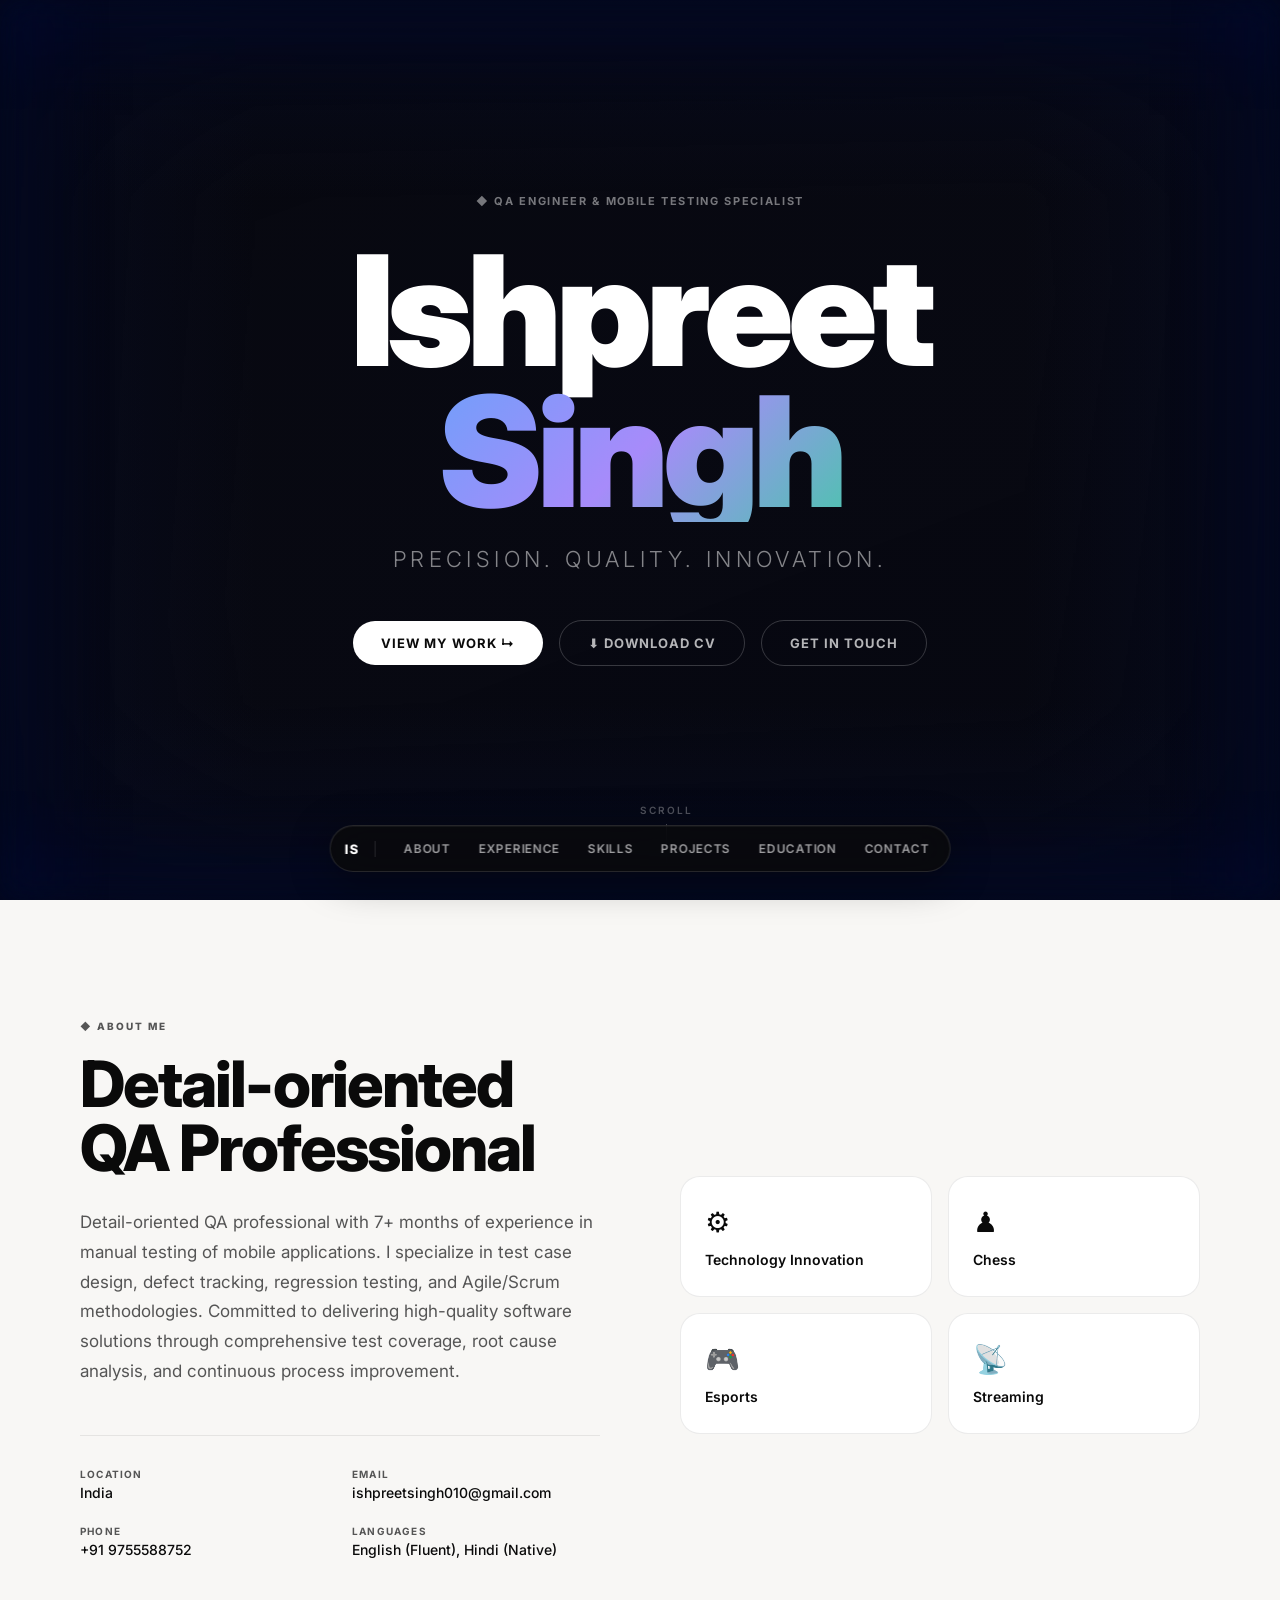
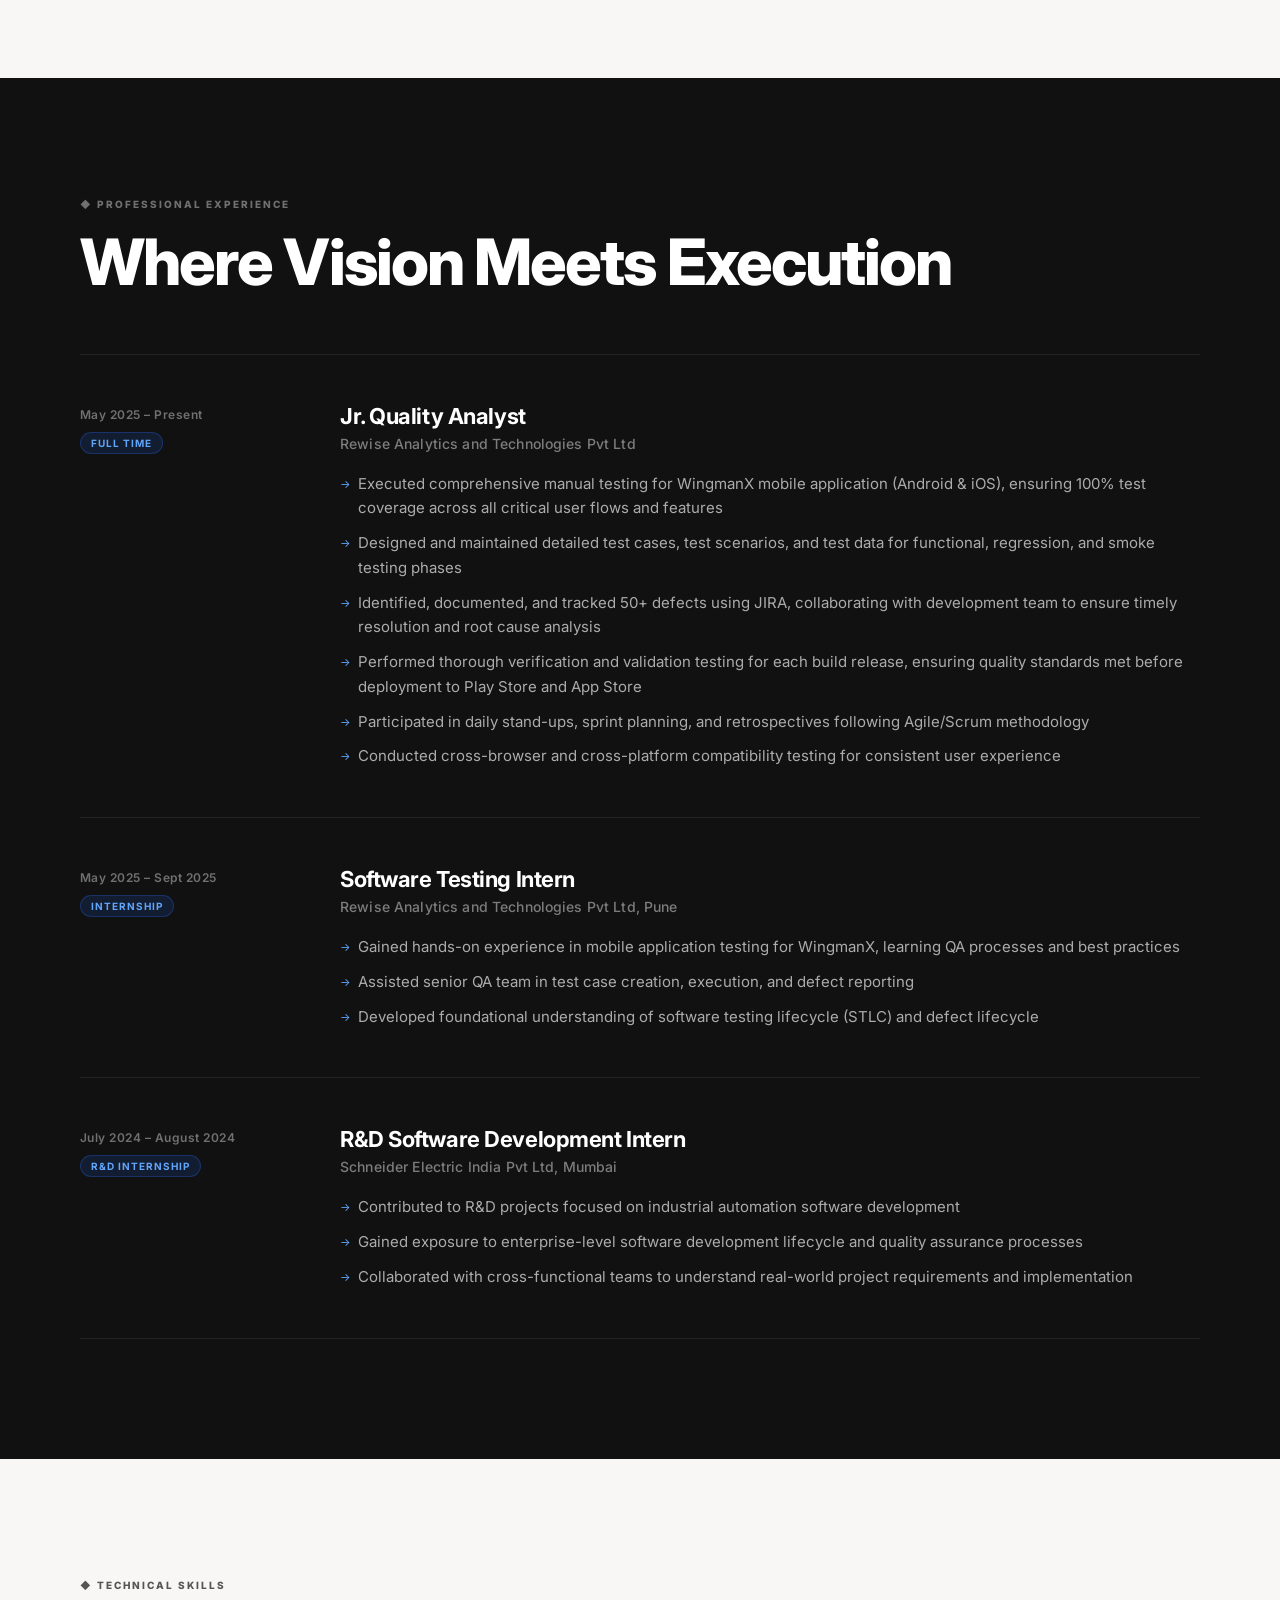
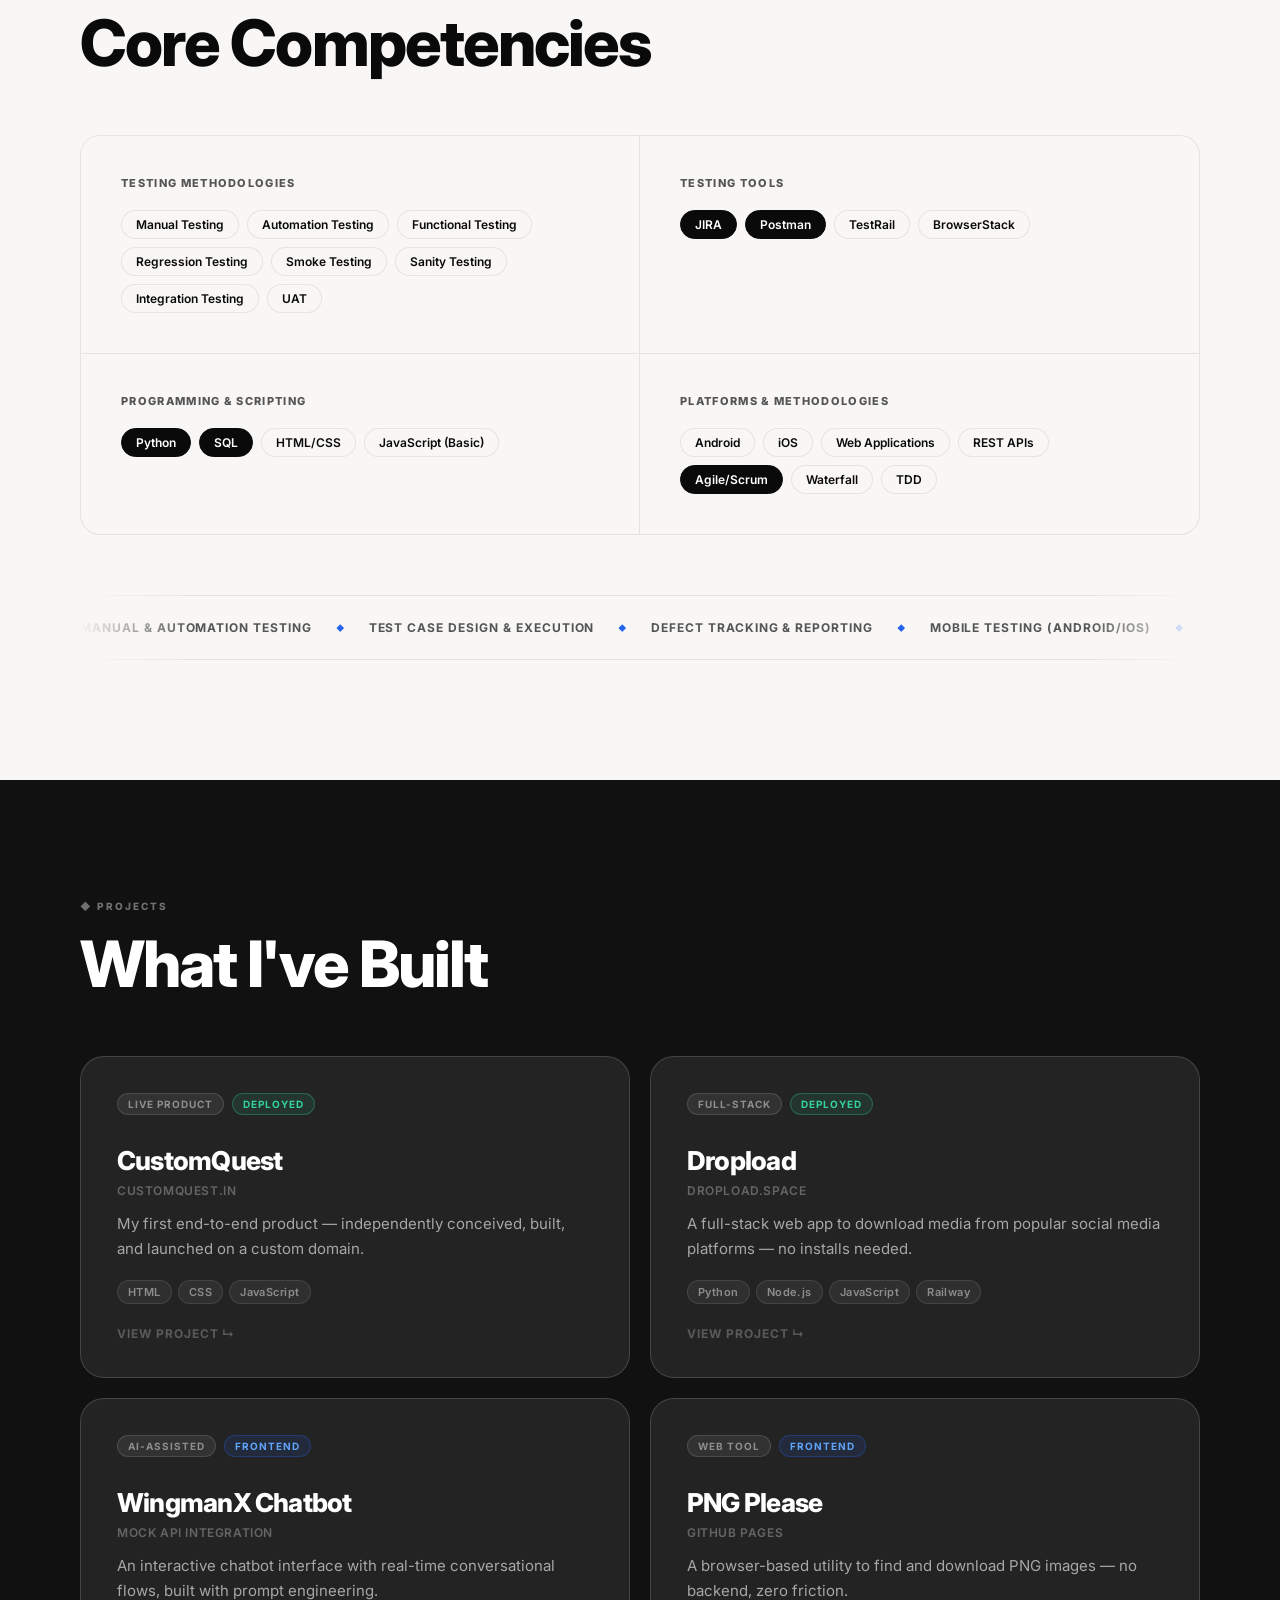
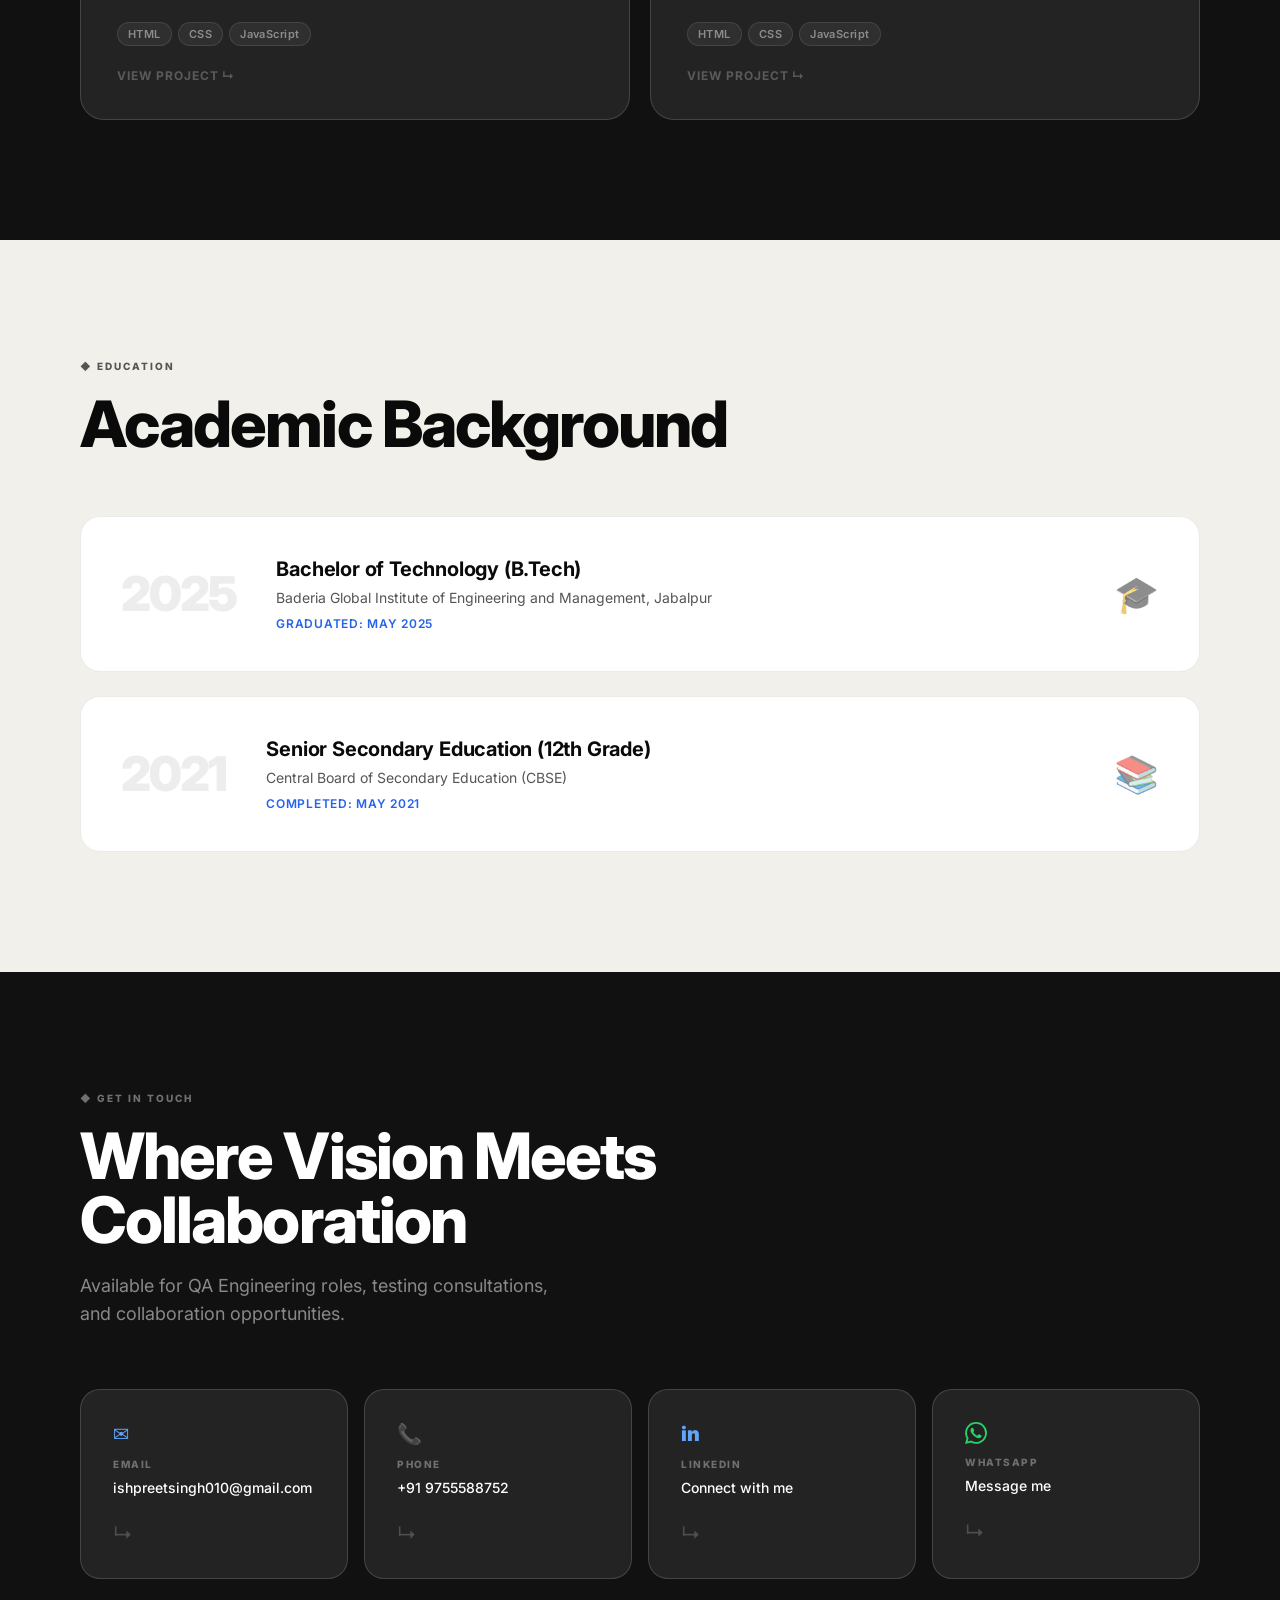
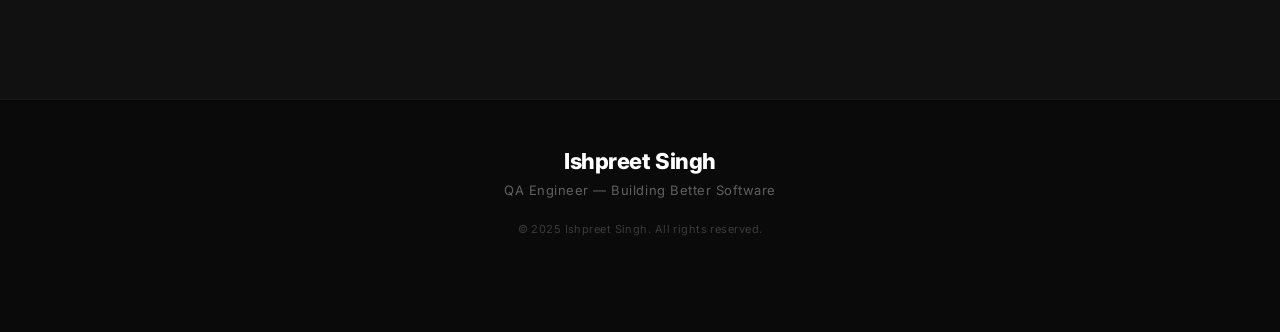
==== commit b2616f8f: "read files via upload" ====
--- a/index.html
+++ b/index.html
@@ -28,6 +28,7 @@
             <a href="#about" class="nav-link" id="nav-about">About</a>
             <a href="#experience" class="nav-link" id="nav-experience">Experience</a>
             <a href="#skills" class="nav-link" id="nav-skills">Skills</a>
+            <a href="#projects" class="nav-link" id="nav-projects">Projects</a>
             <a href="#education" class="nav-link" id="nav-education">Education</a>
             <a href="#contact" class="nav-link" id="nav-contact">Contact</a>
         </div>
@@ -41,6 +42,7 @@
         <a href="#about" class="mobile-link">About</a>
         <a href="#experience" class="mobile-link">Experience</a>
         <a href="#skills" class="mobile-link">Skills</a>
+        <a href="#projects" class="mobile-link">Projects</a>
         <a href="#education" class="mobile-link">Education</a>
         <a href="#contact" class="mobile-link">Contact</a>
     </div>
@@ -58,7 +60,7 @@
             <div class="hero-vignette"></div>
         </div>
         <div class="hero-content">
-            <div class="hero-label">◆ QA ENGINEER & AUTOMATION SPECIALIST</div>
+            <div class="hero-label">◆ QA ENGINEER & MOBILE TESTING SPECIALIST</div>
             <h1 class="hero-title">
                 <span class="hero-name-first">Ishpreet</span>
                 <span class="hero-name-last">Singh</span>
@@ -66,6 +68,8 @@
             <p class="hero-tagline">Precision. Quality. Innovation.</p>
             <div class="hero-cta">
                 <a href="#experience" class="btn-primary" id="btn-view-work">View My Work ↳</a>
+                <a href="Ishpreet_CV.pdf" download="Ishpreet_CV.pdf" class="btn-ghost" id="btn-download-cv">⬇ Download
+                    CV</a>
                 <a href="mailto:ishpreetsingh010@gmail.com" class="btn-ghost" id="btn-contact">Get in Touch</a>
             </div>
         </div>
@@ -83,9 +87,12 @@
                 <div class="about-text">
                     <h2 class="section-heading">Detail-oriented QA Professional</h2>
                     <p class="about-body">
-                        With 8+ months of experience in manual and automation testing, I specialize in mobile
-                        application testing, defect tracking, and agile methodologies. Committed to delivering
-                        high-quality software solutions through comprehensive test coverage and continuous improvement.
+                        Detail-oriented QA professional with 7+ months of experience in manual testing of mobile
+                        applications.
+                        I specialize in test case design, defect tracking, regression testing, and Agile/Scrum
+                        methodologies.
+                        Committed to delivering high-quality software solutions through comprehensive test coverage,
+                        root cause analysis, and continuous process improvement.
                     </p>
                     <div class="about-meta">
                         <div class="meta-item">
@@ -225,11 +232,9 @@
                     <div class="skill-group-title">Testing Tools</div>
                     <div class="skill-tags">
                         <span class="skill-tag highlight">JIRA</span>
-                        <span class="skill-tag highlight">Selenium</span>
                         <span class="skill-tag highlight">Postman</span>
                         <span class="skill-tag">TestRail</span>
                         <span class="skill-tag">BrowserStack</span>
-                        <span class="skill-tag">Charles Proxy</span>
                     </div>
                 </div>
 
@@ -310,6 +315,81 @@
         </div>
     </section>
 
+    <!-- Projects Section -->
+    <section class="section section-dark" id="projects">
+        <div class="container">
+            <div class="section-label light">◆ PROJECTS</div>
+            <h2 class="section-heading light">What I've Built</h2>
+            <div class="projects-grid">
+
+                <a href="project-customquest.html" class="project-card" id="proj-customquest">
+                    <div class="project-card-header">
+                        <span class="project-tag">Live Product</span>
+                        <span class="project-tag deployed">Deployed</span>
+                    </div>
+                    <div class="project-icon"></div>
+                    <h3 class="project-title">CustomQuest</h3>
+                    <p class="project-sub">customquest.in</p>
+                    <p class="project-desc">My first end-to-end product — independently conceived, built, and launched
+                        on a custom domain.</p>
+                    <div class="project-stack">
+                        <span>HTML</span><span>CSS</span><span>JavaScript</span>
+                    </div>
+                    <div class="project-arrow">View Project ↳</div>
+                </a>
+
+                <a href="project-dropload.html" class="project-card" id="proj-dropload">
+                    <div class="project-card-header">
+                        <span class="project-tag">Full-Stack</span>
+                        <span class="project-tag deployed">Deployed</span>
+                    </div>
+                    <div class="project-icon"></div>
+                    <h3 class="project-title">Dropload</h3>
+                    <p class="project-sub">dropload.space</p>
+                    <p class="project-desc">A full-stack web app to download media from popular social media platforms —
+                        no installs needed.</p>
+                    <div class="project-stack">
+                        <span>Python</span><span>Node.js</span><span>JavaScript</span><span>Railway</span>
+                    </div>
+                    <div class="project-arrow">View Project ↳</div>
+                </a>
+
+                <a href="project-chatbot.html" class="project-card" id="proj-wingmanx-chatbot">
+                    <div class="project-card-header">
+                        <span class="project-tag">AI-Assisted</span>
+                        <span class="project-tag frontend">Frontend</span>
+                    </div>
+                    <div class="project-icon"></div>
+                    <h3 class="project-title">WingmanX Chatbot</h3>
+                    <p class="project-sub">Mock API Integration</p>
+                    <p class="project-desc">An interactive chatbot interface with real-time conversational flows, built
+                        with prompt engineering.</p>
+                    <div class="project-stack">
+                        <span>HTML</span><span>CSS</span><span>JavaScript</span>
+                    </div>
+                    <div class="project-arrow">View Project ↳</div>
+                </a>
+
+                <a href="project-pngplease.html" class="project-card" id="proj-pngplease">
+                    <div class="project-card-header">
+                        <span class="project-tag">Web Tool</span>
+                        <span class="project-tag frontend">Frontend</span>
+                    </div>
+                    <div class="project-icon"></div>
+                    <h3 class="project-title">PNG Please</h3>
+                    <p class="project-sub">GitHub Pages</p>
+                    <p class="project-desc">A browser-based utility to find and download PNG images — no backend, zero
+                        friction.</p>
+                    <div class="project-stack">
+                        <span>HTML</span><span>CSS</span><span>JavaScript</span>
+                    </div>
+                    <div class="project-arrow">View Project ↳</div>
+                </a>
+
+            </div>
+        </div>
+    </section>
+
     <!-- Education Section -->
     <section class="section section-cream" id="education">
         <div class="container">
--- a/style.css
+++ b/style.css
@@ -1178,4 +1178,442 @@
     .hero-name-last {
         font-size: 56px;
     }
-}+}
+/* ===========================
+   PROJECT CARDS
+   =========================== */
+.projects-grid {
+    display: grid;
+    grid-template-columns: repeat(2, 1fr);
+    gap: 20px;
+}
+
+.project-card {
+    display: flex;
+    flex-direction: column;
+    gap: 14px;
+    padding: 36px;
+    background: var(--glass-bg);
+    border: 1px solid var(--glass-border);
+    border-radius: 24px;
+    transition: var(--transition);
+    cursor: pointer;
+    position: relative;
+    overflow: hidden;
+}
+
+.project-card::before {
+    content: '';
+    position: absolute;
+    inset: 0;
+    border-radius: 24px;
+    background: linear-gradient(135deg, rgba(37, 99, 235, 0.12), transparent 60%);
+    opacity: 0;
+    transition: var(--transition);
+}
+
+.project-card:hover {
+    border-color: rgba(37, 99, 235, 0.5);
+    transform: translateY(-6px);
+    background: rgba(255, 255, 255, 0.05);
+    box-shadow: 0 32px 80px rgba(0, 0, 0, 0.4);
+}
+
+.project-card:hover::before {
+    opacity: 1;
+}
+
+.project-card-header {
+    display: flex;
+    gap: 8px;
+    align-items: center;
+}
+
+.project-tag {
+    font-size: 10px;
+    font-weight: 700;
+    letter-spacing: 0.1em;
+    text-transform: uppercase;
+    color: rgba(255, 255, 255, 0.45);
+    background: rgba(255, 255, 255, 0.07);
+    border: 1px solid rgba(255, 255, 255, 0.12);
+    padding: 4px 10px;
+    border-radius: 100px;
+}
+
+.project-tag.deployed {
+    color: #34d399;
+    background: rgba(52, 211, 153, 0.1);
+    border-color: rgba(52, 211, 153, 0.3);
+}
+
+.project-tag.frontend {
+    color: var(--accent-light);
+    background: rgba(37, 99, 235, 0.12);
+    border-color: rgba(37, 99, 235, 0.3);
+}
+
+.project-icon {
+    font-size: 36px;
+    line-height: 1;
+    margin-top: 4px;
+}
+
+.project-title {
+    font-size: 26px;
+    font-weight: 800;
+    letter-spacing: -0.03em;
+    color: var(--white);
+    line-height: 1.1;
+}
+
+.project-sub {
+    font-size: 12px;
+    font-weight: 600;
+    letter-spacing: 0.05em;
+    color: rgba(255, 255, 255, 0.3);
+    text-transform: uppercase;
+    margin-top: -6px;
+}
+
+.project-desc {
+    font-size: 15px;
+    line-height: 1.65;
+    color: rgba(255, 255, 255, 0.6);
+    flex: 1;
+}
+
+.project-stack {
+    display: flex;
+    flex-wrap: wrap;
+    gap: 6px;
+    margin-top: 4px;
+}
+
+.project-stack span {
+    font-size: 11px;
+    font-weight: 600;
+    letter-spacing: 0.04em;
+    color: rgba(255, 255, 255, 0.45);
+    background: rgba(255, 255, 255, 0.06);
+    border: 1px solid rgba(255, 255, 255, 0.1);
+    padding: 4px 10px;
+    border-radius: 100px;
+}
+
+.project-arrow {
+    font-size: 12px;
+    font-weight: 700;
+    letter-spacing: 0.08em;
+    text-transform: uppercase;
+    color: rgba(255, 255, 255, 0.25);
+    margin-top: 8px;
+    transition: var(--transition-fast);
+}
+
+.project-card:hover .project-arrow {
+    color: var(--accent-light);
+}
+
+@media (max-width: 768px) {
+    .projects-grid {
+        grid-template-columns: 1fr;
+    }
+}
+
+/* ===========================
+   PROJECT DETAIL PAGES
+   =========================== */
+.proj-hero {
+    background: var(--black);
+    min-height: 52vh;
+    display: flex;
+    align-items: flex-end;
+    padding: 80px 0 64px;
+    position: relative;
+    overflow: hidden;
+}
+
+.proj-hero::before {
+    content: '';
+    position: absolute;
+    inset: 0;
+    background: radial-gradient(ellipse 80% 60% at 50% 0%, rgba(37,99,235,0.18) 0%, transparent 70%);
+    pointer-events: none;
+}
+
+.proj-back {
+    display: inline-flex;
+    align-items: center;
+    gap: 8px;
+    font-size: 12px;
+    font-weight: 700;
+    letter-spacing: 0.1em;
+    text-transform: uppercase;
+    color: rgba(255,255,255,0.4);
+    margin-bottom: 48px;
+    transition: var(--transition-fast);
+}
+
+.proj-back:hover {
+    color: var(--white);
+}
+
+.proj-hero-label {
+    font-size: 10px;
+    font-weight: 800;
+    letter-spacing: 0.2em;
+    text-transform: uppercase;
+    color: rgba(255,255,255,0.35);
+    margin-bottom: 16px;
+    display: flex;
+    gap: 10px;
+    align-items: center;
+    flex-wrap: wrap;
+}
+
+.proj-hero-title {
+    font-size: clamp(42px, 7vw, 96px);
+    font-weight: 900;
+    letter-spacing: -0.04em;
+    line-height: 0.95;
+    color: var(--white);
+    margin-bottom: 24px;
+}
+
+.proj-hero-sub {
+    font-size: 18px;
+    color: rgba(255,255,255,0.5);
+    font-weight: 400;
+    line-height: 1.6;
+    max-width: 600px;
+    margin-bottom: 40px;
+}
+
+.proj-cta-row {
+    display: flex;
+    gap: 14px;
+    flex-wrap: wrap;
+}
+
+.proj-body {
+    background: var(--off-white);
+    padding: 80px 0 120px;
+}
+
+.proj-grid {
+    display: grid;
+    grid-template-columns: 1fr 340px;
+    gap: 60px;
+    align-items: start;
+}
+
+.proj-section-label {
+    font-size: 10px;
+    font-weight: 800;
+    letter-spacing: 0.18em;
+    text-transform: uppercase;
+    color: var(--text-secondary);
+    margin-bottom: 16px;
+}
+
+.proj-section-title {
+    font-size: 28px;
+    font-weight: 800;
+    letter-spacing: -0.02em;
+    color: var(--text-primary);
+    margin-bottom: 20px;
+}
+
+.proj-body-text {
+    font-size: 16px;
+    line-height: 1.8;
+    color: var(--text-secondary);
+    margin-bottom: 28px;
+}
+
+.proj-feature-list {
+    list-style: none;
+    display: flex;
+    flex-direction: column;
+    gap: 12px;
+    margin-bottom: 40px;
+}
+
+.proj-feature-list li {
+    font-size: 15px;
+    line-height: 1.6;
+    color: var(--text-secondary);
+    padding-left: 20px;
+    position: relative;
+}
+
+.proj-feature-list li::before {
+    content: '→';
+    position: absolute;
+    left: 0;
+    color: var(--accent);
+    font-size: 11px;
+    top: 4px;
+}
+
+.proj-sidebar {
+    display: flex;
+    flex-direction: column;
+    gap: 20px;
+}
+
+.proj-info-card {
+    background: var(--white);
+    border: 1px solid var(--border-light);
+    border-radius: 20px;
+    padding: 28px;
+}
+
+.proj-info-card h4 {
+    font-size: 10px;
+    font-weight: 800;
+    letter-spacing: 0.15em;
+    text-transform: uppercase;
+    color: var(--text-secondary);
+    margin-bottom: 16px;
+}
+
+.proj-info-row {
+    display: flex;
+    flex-direction: column;
+    gap: 12px;
+}
+
+.proj-info-item {
+    display: flex;
+    flex-direction: column;
+    gap: 2px;
+    padding-bottom: 12px;
+    border-bottom: 1px solid var(--border-light);
+}
+
+.proj-info-item:last-child {
+    border-bottom: none;
+    padding-bottom: 0;
+}
+
+.proj-info-label {
+    font-size: 10px;
+    font-weight: 700;
+    letter-spacing: 0.1em;
+    text-transform: uppercase;
+    color: rgba(0,0,0,0.35);
+}
+
+.proj-info-value {
+    font-size: 14px;
+    font-weight: 600;
+    color: var(--text-primary);
+}
+
+.proj-stack-tags {
+    display: flex;
+    flex-wrap: wrap;
+    gap: 8px;
+}
+
+.proj-stack-tag {
+    font-size: 12px;
+    font-weight: 600;
+    color: var(--text-primary);
+    background: var(--off-white);
+    border: 1px solid var(--border-light);
+    padding: 6px 14px;
+    border-radius: 100px;
+}
+
+.proj-highlight-box {
+    background: var(--dark);
+    border-radius: 20px;
+    padding: 36px;
+    margin: 36px 0;
+}
+
+.proj-highlight-box p {
+    font-size: 18px;
+    line-height: 1.7;
+    color: rgba(255,255,255,0.7);
+    font-weight: 400;
+}
+
+.proj-highlight-box strong {
+    color: var(--white);
+    font-weight: 700;
+}
+
+@media (max-width: 900px) {
+    .proj-grid {
+        grid-template-columns: 1fr;
+    }
+    .proj-sidebar {
+        flex-direction: row;
+        flex-wrap: wrap;
+    }
+    .proj-info-card {
+        flex: 1;
+        min-width: 240px;
+    }
+}
+
+@media (max-width: 600px) {
+    .proj-hero-title {
+        font-size: 44px;
+    }
+}
+
+/* ===========================
+   PROJECT DETAIL — VIDEO BG
+   =========================== */
+.proj-hero {
+    position: relative;
+}
+
+.proj-hero-bg {
+    position: absolute;
+    inset: 0;
+    pointer-events: none;
+    overflow: hidden;
+    z-index: 0;
+}
+
+.proj-hero-video {
+    position: absolute;
+    inset: 0;
+    width: 100%;
+    height: 100%;
+    object-fit: cover;
+    object-position: center;
+    display: block;
+    transform: translateZ(0);
+    will-change: transform;
+}
+
+.proj-hero-overlay {
+    position: absolute;
+    inset: 0;
+    background: linear-gradient(160deg,
+        rgba(4, 6, 20, 0.75) 0%,
+        rgba(6, 8, 28, 0.65) 50%,
+        rgba(4, 6, 20, 0.80) 100%);
+}
+
+.proj-hero-vignette {
+    position: absolute;
+    inset: 0;
+    background:
+        linear-gradient(to bottom, rgba(6, 10, 30, 0.85) 0%, transparent 25%),
+        linear-gradient(to top,    rgba(6, 10, 30, 0.85) 0%, transparent 25%),
+        linear-gradient(to right,  rgba(6, 10, 30, 0.75) 0%, transparent 20%),
+        linear-gradient(to left,   rgba(6, 10, 30, 0.75) 0%, transparent 20%);
+}
+
+.proj-hero .container {
+    position: relative;
+    z-index: 1;
+}
